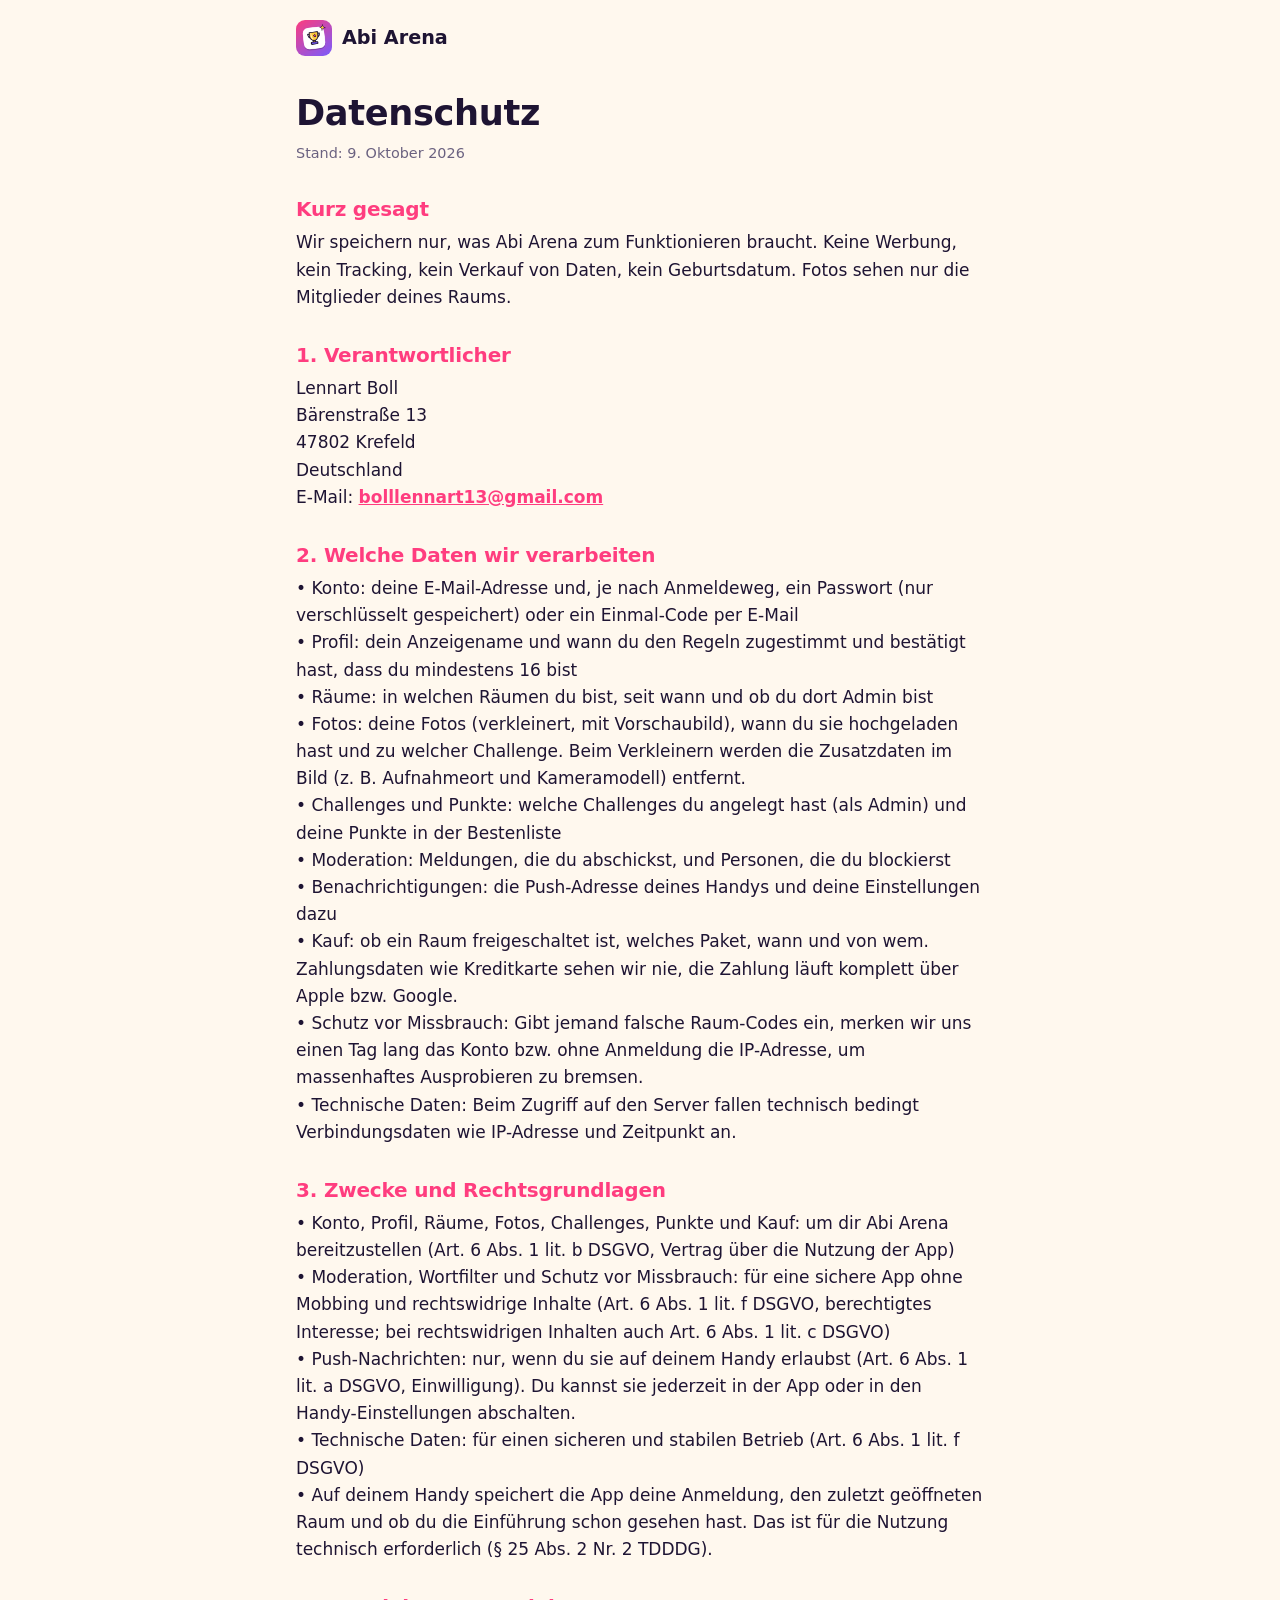
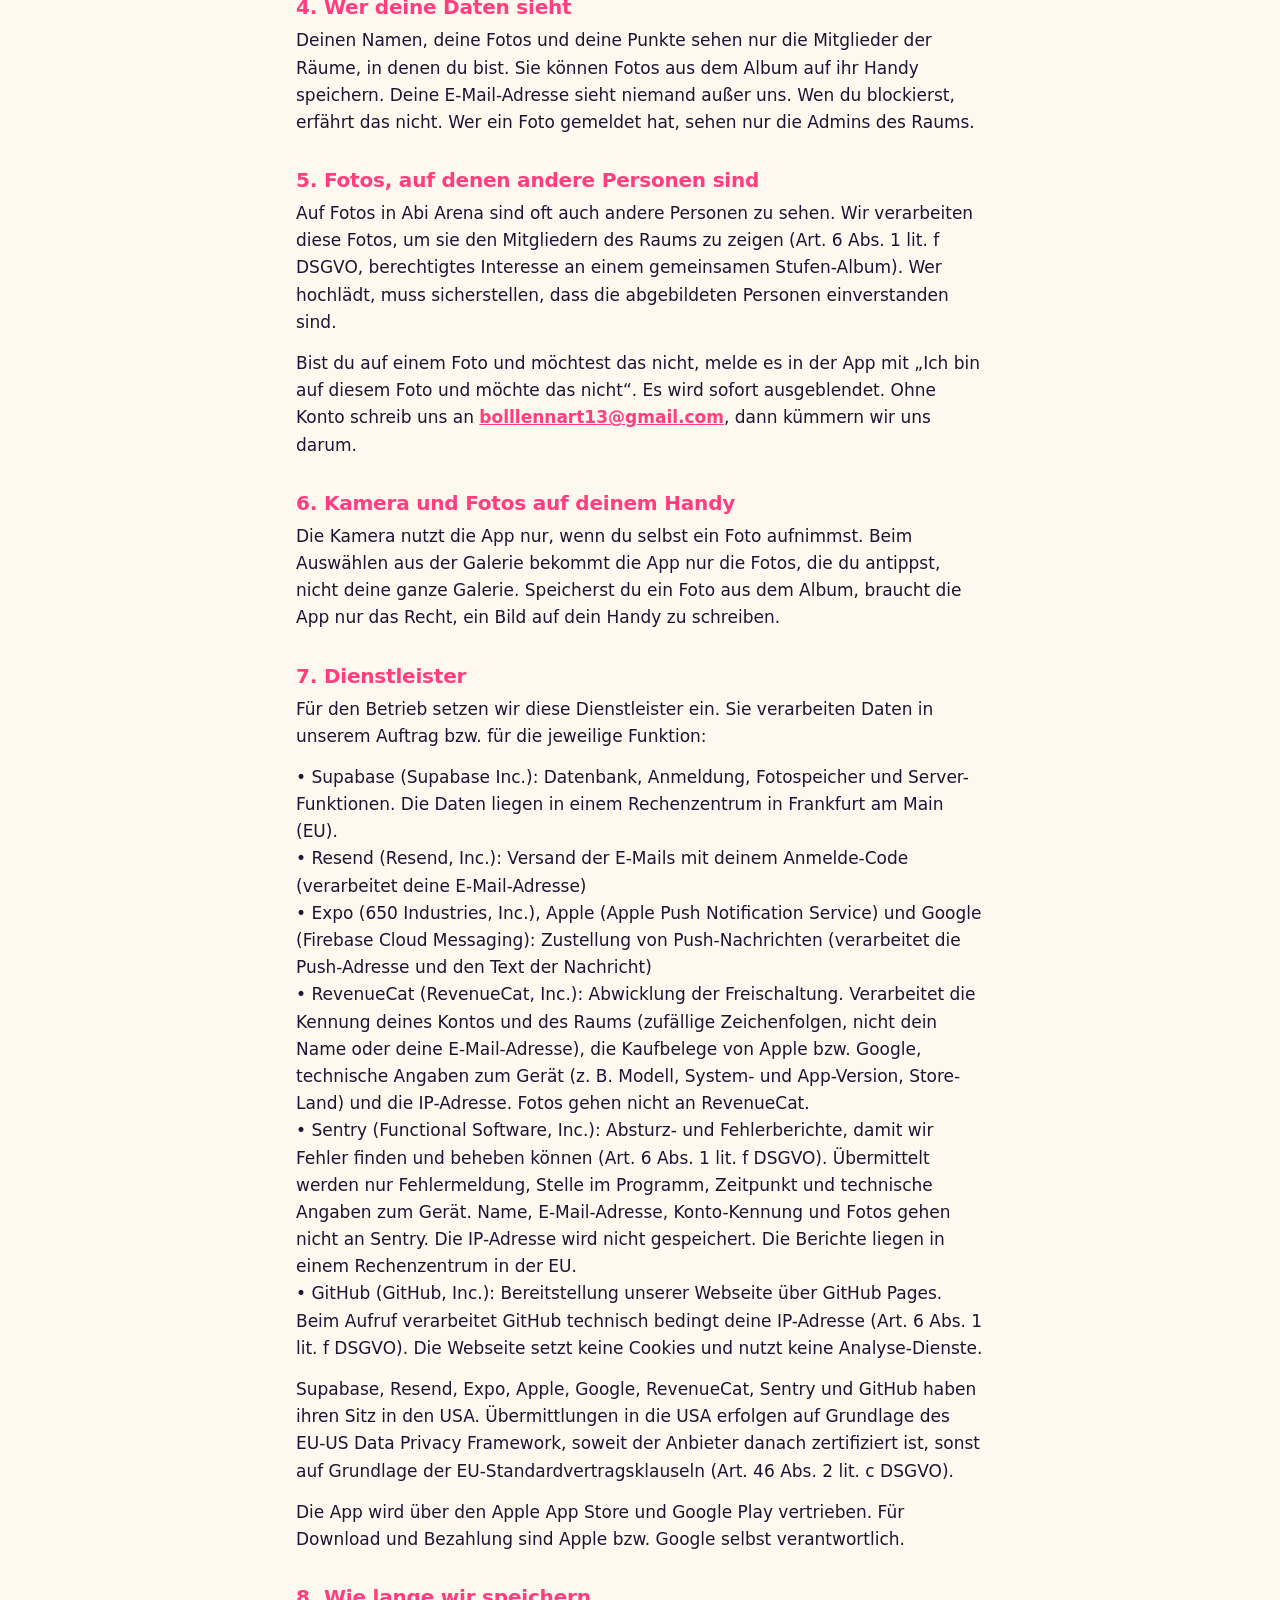
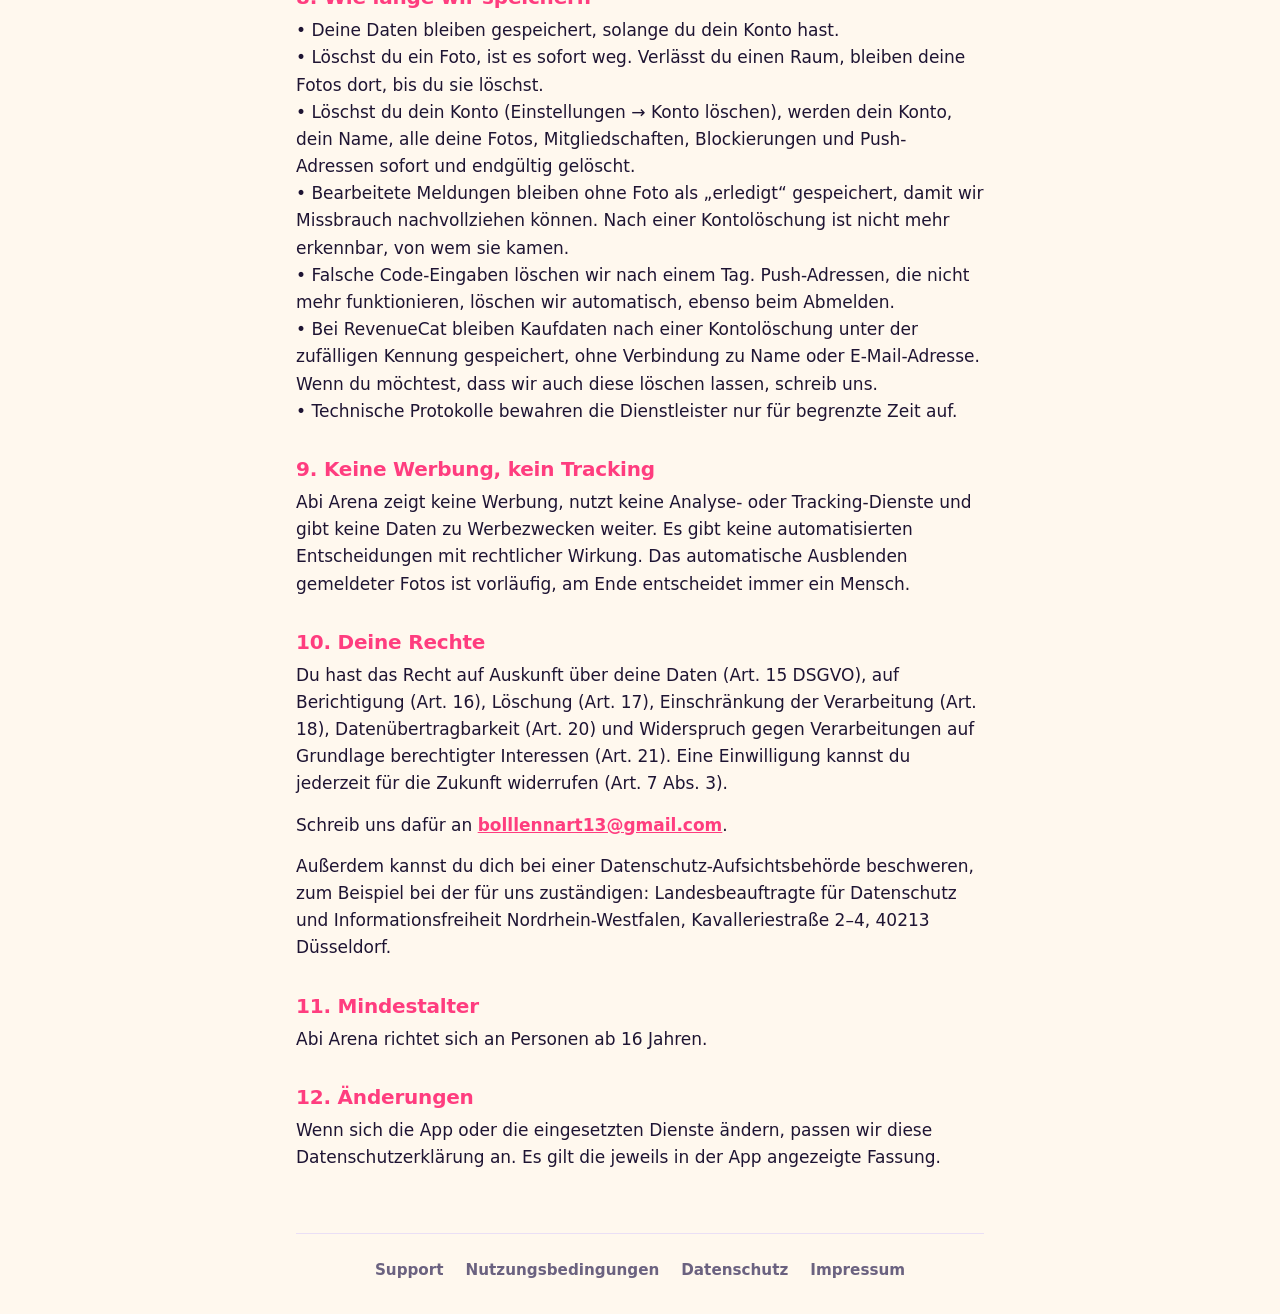
==== datenschutz/index.html @ dc6e4064 "Webseite abiarena.de: Start, Support, Rechtstexte, Einladungsseite Gebaut mit abi-arena/scripts/webs" ====
<!doctype html>
<html lang="de">
<head>
<meta charset="utf-8">
<meta name="viewport" content="width=device-width, initial-scale=1">
<title>Datenschutz · Abi Arena</title>
<meta name="description" content="Abi Arena: Foto-Challenges, Bestenliste und ein gemeinsames Album für eure Abi-Stufe.">
<meta name="theme-color" content="#FF3D7F">
<link rel="icon" type="image/png" href="/favicon.png">
<link rel="apple-touch-icon" href="/icon.png">
<link rel="stylesheet" href="/style.css">
</head>
<body>
<header class="kopf">
  <a class="marke" href="/"><img src="/icon.png" alt="" width="36" height="36">Abi Arena</a>
</header>
<main>
<h1>Datenschutz</h1>
<p class="stand">Stand: 9. Oktober 2026</p>
<section>
<h2>Kurz gesagt</h2>
<p>Wir speichern nur, was Abi Arena zum Funktionieren braucht. Keine Werbung, kein Tracking, kein Verkauf von Daten, kein Geburtsdatum. Fotos sehen nur die Mitglieder deines Raums.</p>
</section>
<section>
<h2>1. Verantwortlicher</h2>
<p>Lennart Boll<br>Bärenstraße 13<br>47802 Krefeld<br>Deutschland<br>E-Mail: <a href="mailto:bolllennart13@gmail.com">bolllennart13@gmail.com</a></p>
</section>
<section>
<h2>2. Welche Daten wir verarbeiten</h2>
<p>• Konto: deine E-Mail-Adresse und, je nach Anmeldeweg, ein Passwort (nur verschlüsselt gespeichert) oder ein Einmal-Code per E-Mail<br>• Profil: dein Anzeigename und wann du den Regeln zugestimmt und bestätigt hast, dass du mindestens 16 bist<br>• Räume: in welchen Räumen du bist, seit wann und ob du dort Admin bist<br>• Fotos: deine Fotos (verkleinert, mit Vorschaubild), wann du sie hochgeladen hast und zu welcher Challenge. Beim Verkleinern werden die Zusatzdaten im Bild (z. B. Aufnahmeort und Kameramodell) entfernt.<br>• Challenges und Punkte: welche Challenges du angelegt hast (als Admin) und deine Punkte in der Bestenliste<br>• Moderation: Meldungen, die du abschickst, und Personen, die du blockierst<br>• Benachrichtigungen: die Push-Adresse deines Handys und deine Einstellungen dazu<br>• Kauf: ob ein Raum freigeschaltet ist, welches Paket, wann und von wem. Zahlungsdaten wie Kreditkarte sehen wir nie, die Zahlung läuft komplett über Apple bzw. Google.<br>• Schutz vor Missbrauch: Gibt jemand falsche Raum-Codes ein, merken wir uns einen Tag lang das Konto bzw. ohne Anmeldung die IP-Adresse, um massenhaftes Ausprobieren zu bremsen.<br>• Technische Daten: Beim Zugriff auf den Server fallen technisch bedingt Verbindungsdaten wie IP-Adresse und Zeitpunkt an.</p>
</section>
<section>
<h2>3. Zwecke und Rechtsgrundlagen</h2>
<p>• Konto, Profil, Räume, Fotos, Challenges, Punkte und Kauf: um dir Abi Arena bereitzustellen (Art. 6 Abs. 1 lit. b DSGVO, Vertrag über die Nutzung der App)<br>• Moderation, Wortfilter und Schutz vor Missbrauch: für eine sichere App ohne Mobbing und rechtswidrige Inhalte (Art. 6 Abs. 1 lit. f DSGVO, berechtigtes Interesse; bei rechtswidrigen Inhalten auch Art. 6 Abs. 1 lit. c DSGVO)<br>• Push-Nachrichten: nur, wenn du sie auf deinem Handy erlaubst (Art. 6 Abs. 1 lit. a DSGVO, Einwilligung). Du kannst sie jederzeit in der App oder in den Handy-Einstellungen abschalten.<br>• Technische Daten: für einen sicheren und stabilen Betrieb (Art. 6 Abs. 1 lit. f DSGVO)<br>• Auf deinem Handy speichert die App deine Anmeldung, den zuletzt geöffneten Raum und ob du die Einführung schon gesehen hast. Das ist für die Nutzung technisch erforderlich (§ 25 Abs. 2 Nr. 2 TDDDG).</p>
</section>
<section>
<h2>4. Wer deine Daten sieht</h2>
<p>Deinen Namen, deine Fotos und deine Punkte sehen nur die Mitglieder der Räume, in denen du bist. Sie können Fotos aus dem Album auf ihr Handy speichern. Deine E-Mail-Adresse sieht niemand außer uns. Wen du blockierst, erfährt das nicht. Wer ein Foto gemeldet hat, sehen nur die Admins des Raums.</p>
</section>
<section>
<h2>5. Fotos, auf denen andere Personen sind</h2>
<p>Auf Fotos in Abi Arena sind oft auch andere Personen zu sehen. Wir verarbeiten diese Fotos, um sie den Mitgliedern des Raums zu zeigen (Art. 6 Abs. 1 lit. f DSGVO, berechtigtes Interesse an einem gemeinsamen Stufen-Album). Wer hochlädt, muss sicherstellen, dass die abgebildeten Personen einverstanden sind.</p>
<p>Bist du auf einem Foto und möchtest das nicht, melde es in der App mit „Ich bin auf diesem Foto und möchte das nicht“. Es wird sofort ausgeblendet. Ohne Konto schreib uns an <a href="mailto:bolllennart13@gmail.com">bolllennart13@gmail.com</a>, dann kümmern wir uns darum.</p>
</section>
<section>
<h2>6. Kamera und Fotos auf deinem Handy</h2>
<p>Die Kamera nutzt die App nur, wenn du selbst ein Foto aufnimmst. Beim Auswählen aus der Galerie bekommt die App nur die Fotos, die du antippst, nicht deine ganze Galerie. Speicherst du ein Foto aus dem Album, braucht die App nur das Recht, ein Bild auf dein Handy zu schreiben.</p>
</section>
<section>
<h2>7. Dienstleister</h2>
<p>Für den Betrieb setzen wir diese Dienstleister ein. Sie verarbeiten Daten in unserem Auftrag bzw. für die jeweilige Funktion:</p>
<p>• Supabase (Supabase Inc.): Datenbank, Anmeldung, Fotospeicher und Server-Funktionen. Die Daten liegen in einem Rechenzentrum in Frankfurt am Main (EU).<br>• Resend (Resend, Inc.): Versand der E-Mails mit deinem Anmelde-Code (verarbeitet deine E-Mail-Adresse)<br>• Expo (650 Industries, Inc.), Apple (Apple Push Notification Service) und Google (Firebase Cloud Messaging): Zustellung von Push-Nachrichten (verarbeitet die Push-Adresse und den Text der Nachricht)<br>• RevenueCat (RevenueCat, Inc.): Abwicklung der Freischaltung. Verarbeitet die Kennung deines Kontos und des Raums (zufällige Zeichenfolgen, nicht dein Name oder deine E-Mail-Adresse), die Kaufbelege von Apple bzw. Google, technische Angaben zum Gerät (z. B. Modell, System- und App-Version, Store-Land) und die IP-Adresse. Fotos gehen nicht an RevenueCat.<br>• Sentry (Functional Software, Inc.): Absturz- und Fehlerberichte, damit wir Fehler finden und beheben können (Art. 6 Abs. 1 lit. f DSGVO). Übermittelt werden nur Fehlermeldung, Stelle im Programm, Zeitpunkt und technische Angaben zum Gerät. Name, E-Mail-Adresse, Konto-Kennung und Fotos gehen nicht an Sentry. Die IP-Adresse wird nicht gespeichert. Die Berichte liegen in einem Rechenzentrum in der EU.<br>• GitHub (GitHub, Inc.): Bereitstellung unserer Webseite über GitHub Pages. Beim Aufruf verarbeitet GitHub technisch bedingt deine IP-Adresse (Art. 6 Abs. 1 lit. f DSGVO). Die Webseite setzt keine Cookies und nutzt keine Analyse-Dienste.</p>
<p>Supabase, Resend, Expo, Apple, Google, RevenueCat, Sentry und GitHub haben ihren Sitz in den USA. Übermittlungen in die USA erfolgen auf Grundlage des EU-US Data Privacy Framework, soweit der Anbieter danach zertifiziert ist, sonst auf Grundlage der EU-Standardvertragsklauseln (Art. 46 Abs. 2 lit. c DSGVO).</p>
<p>Die App wird über den Apple App Store und Google Play vertrieben. Für Download und Bezahlung sind Apple bzw. Google selbst verantwortlich.</p>
</section>
<section>
<h2>8. Wie lange wir speichern</h2>
<p>• Deine Daten bleiben gespeichert, solange du dein Konto hast.<br>• Löschst du ein Foto, ist es sofort weg. Verlässt du einen Raum, bleiben deine Fotos dort, bis du sie löschst.<br>• Löschst du dein Konto (Einstellungen → Konto löschen), werden dein Konto, dein Name, alle deine Fotos, Mitgliedschaften, Blockierungen und Push-Adressen sofort und endgültig gelöscht.<br>• Bearbeitete Meldungen bleiben ohne Foto als „erledigt“ gespeichert, damit wir Missbrauch nachvollziehen können. Nach einer Kontolöschung ist nicht mehr erkennbar, von wem sie kamen.<br>• Falsche Code-Eingaben löschen wir nach einem Tag. Push-Adressen, die nicht mehr funktionieren, löschen wir automatisch, ebenso beim Abmelden.<br>• Bei RevenueCat bleiben Kaufdaten nach einer Kontolöschung unter der zufälligen Kennung gespeichert, ohne Verbindung zu Name oder E-Mail-Adresse. Wenn du möchtest, dass wir auch diese löschen lassen, schreib uns.<br>• Technische Protokolle bewahren die Dienstleister nur für begrenzte Zeit auf.</p>
</section>
<section>
<h2>9. Keine Werbung, kein Tracking</h2>
<p>Abi Arena zeigt keine Werbung, nutzt keine Analyse- oder Tracking-Dienste und gibt keine Daten zu Werbezwecken weiter. Es gibt keine automatisierten Entscheidungen mit rechtlicher Wirkung. Das automatische Ausblenden gemeldeter Fotos ist vorläufig, am Ende entscheidet immer ein Mensch.</p>
</section>
<section>
<h2>10. Deine Rechte</h2>
<p>Du hast das Recht auf Auskunft über deine Daten (Art. 15 DSGVO), auf Berichtigung (Art. 16), Löschung (Art. 17), Einschränkung der Verarbeitung (Art. 18), Datenübertragbarkeit (Art. 20) und Widerspruch gegen Verarbeitungen auf Grundlage berechtigter Interessen (Art. 21). Eine Einwilligung kannst du jederzeit für die Zukunft widerrufen (Art. 7 Abs. 3).</p>
<p>Schreib uns dafür an <a href="mailto:bolllennart13@gmail.com">bolllennart13@gmail.com</a>.</p>
<p>Außerdem kannst du dich bei einer Datenschutz-Aufsichtsbehörde beschweren, zum Beispiel bei der für uns zuständigen: Landesbeauftragte für Datenschutz und Informationsfreiheit Nordrhein-Westfalen, Kavalleriestraße 2–4, 40213 Düsseldorf.</p>
</section>
<section>
<h2>11. Mindestalter</h2>
<p>Abi Arena richtet sich an Personen ab 16 Jahren.</p>
</section>
<section>
<h2>12. Änderungen</h2>
<p>Wenn sich die App oder die eingesetzten Dienste ändern, passen wir diese Datenschutzerklärung an. Es gilt die jeweils in der App angezeigte Fassung.</p>
</section>
</main>
<footer class="fuss">
  <nav><a href="/support/">Support</a><a href="/nutzungsbedingungen/">Nutzungsbedingungen</a><a href="/datenschutz/">Datenschutz</a><a href="/impressum/">Impressum</a></nav>
</footer>
</body>
</html>
---- style.css ----
:root {
  --pink: #FF3D7F; --gelb: #FFC93C; --tuerkis: #00C2A8; --violett: #7B5CFF; --orange: #FF8A3D;
  --text: #1E1433; --text-leise: #6B6280; --hintergrund: #FFF8EE; --flaeche: #FFFFFF; --rand: #EADFF5;
}
@media (prefers-color-scheme: dark) {
  :root { --text: #F6F1FF; --text-leise: #B3A9C9; --hintergrund: #151022; --flaeche: #221A35; --rand: #33294A; }
}

* { box-sizing: border-box; }
[hidden] { display: none !important; }
html { background: var(--hintergrund); }
body {
  margin: 0 auto; max-width: 720px; padding: 0 16px; min-height: 100vh;
  display: flex; flex-direction: column;
  background: var(--hintergrund); color: var(--text);
  font: 400 17px/1.6 system-ui, -apple-system, "Segoe UI", Roboto, sans-serif;
  overflow-wrap: break-word;
}
main { flex: 1; padding-bottom: 48px; }
h1, h2, h3 { font-weight: 900; line-height: 1.2; letter-spacing: -0.01em; }
h1 { font-size: 2.2rem; margin: 28px 0 8px; }
h2 { font-size: 1.25rem; margin: 32px 0 8px; color: var(--pink); }
h3 { font-size: 1.05rem; margin: 24px 0 4px; }
p { margin: 0 0 14px; }
a { color: var(--pink); font-weight: 700; }

.kopf { padding: 20px 0 0; }
.marke { display: inline-flex; align-items: center; gap: 10px; color: var(--text); text-decoration: none; font-weight: 900; font-size: 1.2rem; }
.marke img { border-radius: 9px; }
.stand { color: var(--text-leise); font-size: 0.9rem; }

.start { text-align: center; padding-top: 24px; }
.start .logo { width: 180px; height: 180px; }
.start h1 { font-size: 2.8rem; margin-top: 8px; }
.start .untertitel { color: var(--pink); font-size: 1.25rem; font-weight: 800; }
.kacheln { display: grid; grid-template-columns: repeat(auto-fit, minmax(190px, 1fr)); gap: 12px; margin: 28px 0; text-align: left; }
.kachel { background: var(--farbe); color: #fff; border-radius: 22px; padding: 18px; font-size: 0.95rem; line-height: 1.45; }
.kachel span { display: block; font-size: 2rem; margin-bottom: 6px; }
.kachel b { display: block; font-size: 1.1rem; font-weight: 900; margin-bottom: 4px; }
.hinweis { display: inline-block; margin-top: 12px; padding: 10px 20px; border-radius: 999px; background: var(--text); color: var(--hintergrund); font-weight: 800; }

.einladung { text-align: center; padding-top: 16px; }
.sticker { width: 110px; height: 110px; margin: 16px auto 0; border-radius: 30px; background: var(--flaeche); display: flex; align-items: center; justify-content: center; font-size: 60px; transform: rotate(-6deg); box-shadow: 0 8px 0 rgba(30, 20, 51, 0.15); }
.raum { background: var(--violett); color: #fff; border-radius: 24px; padding: 20px; margin: 20px 0; }
.raum.fehler { background: var(--orange); }
.raum b { display: block; font-size: 1.4rem; font-weight: 900; }
.schritte { text-align: left; background: var(--flaeche); border: 1px solid var(--rand); border-radius: 24px; padding: 20px 20px 20px 44px; }
.schritte li { margin-bottom: 14px; }
.schritte li:last-child { margin-bottom: 0; }
.hinweis-klein { color: var(--text-leise); font-size: 0.9rem; }
.code { display: block; margin: 8px 0 4px; padding: 10px 18px; font: 900 2rem/1 ui-monospace, Consolas, monospace; letter-spacing: 0.18em; color: var(--text); background: var(--hintergrund); border: 2px dashed var(--pink); border-radius: 16px; cursor: pointer; }
.knopf { display: block; margin-top: 20px; padding: 16px; border-radius: 999px; background: var(--pink); color: #fff; text-decoration: none; font-weight: 900; }

.fuss { padding: 24px 0 32px; border-top: 1px solid var(--rand); }
.fuss nav { display: flex; flex-wrap: wrap; gap: 8px 22px; justify-content: center; }
.fuss a { color: var(--text-leise); text-decoration: none; font-weight: 600; font-size: 0.95rem; }
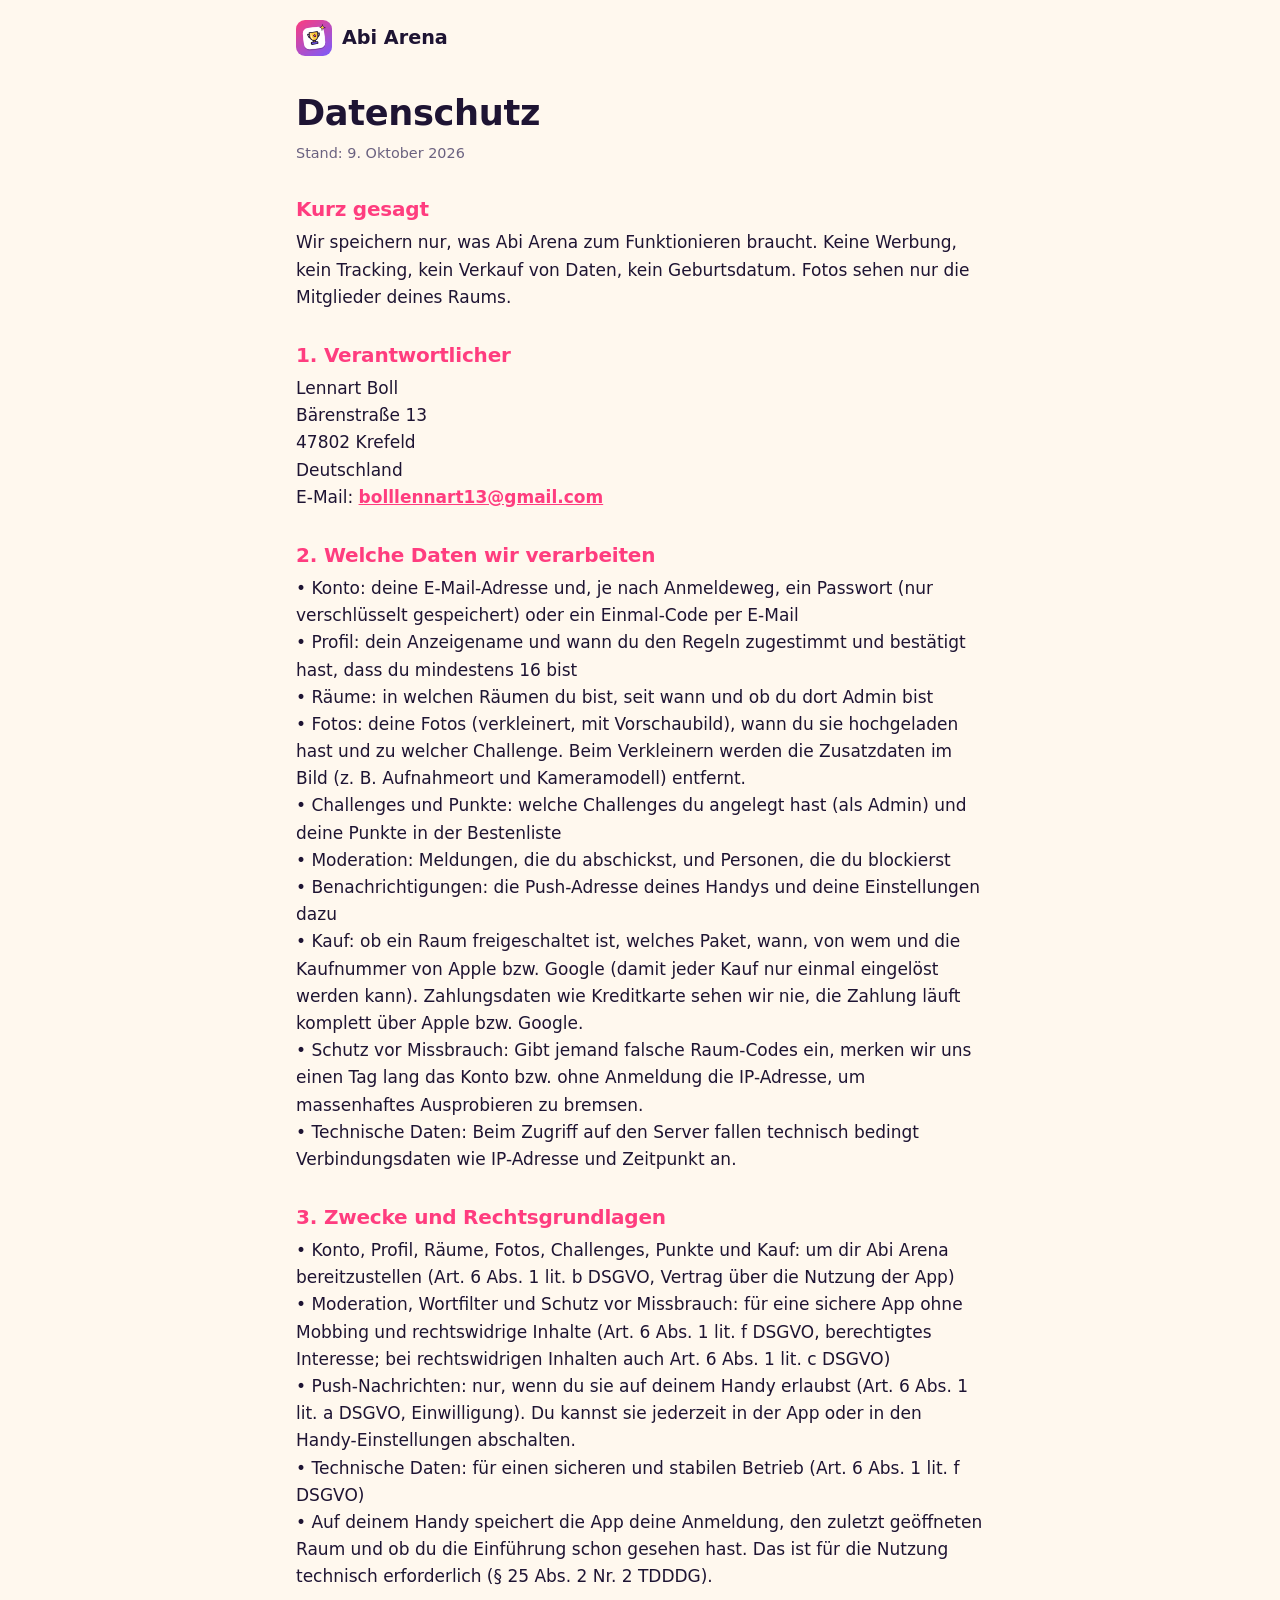
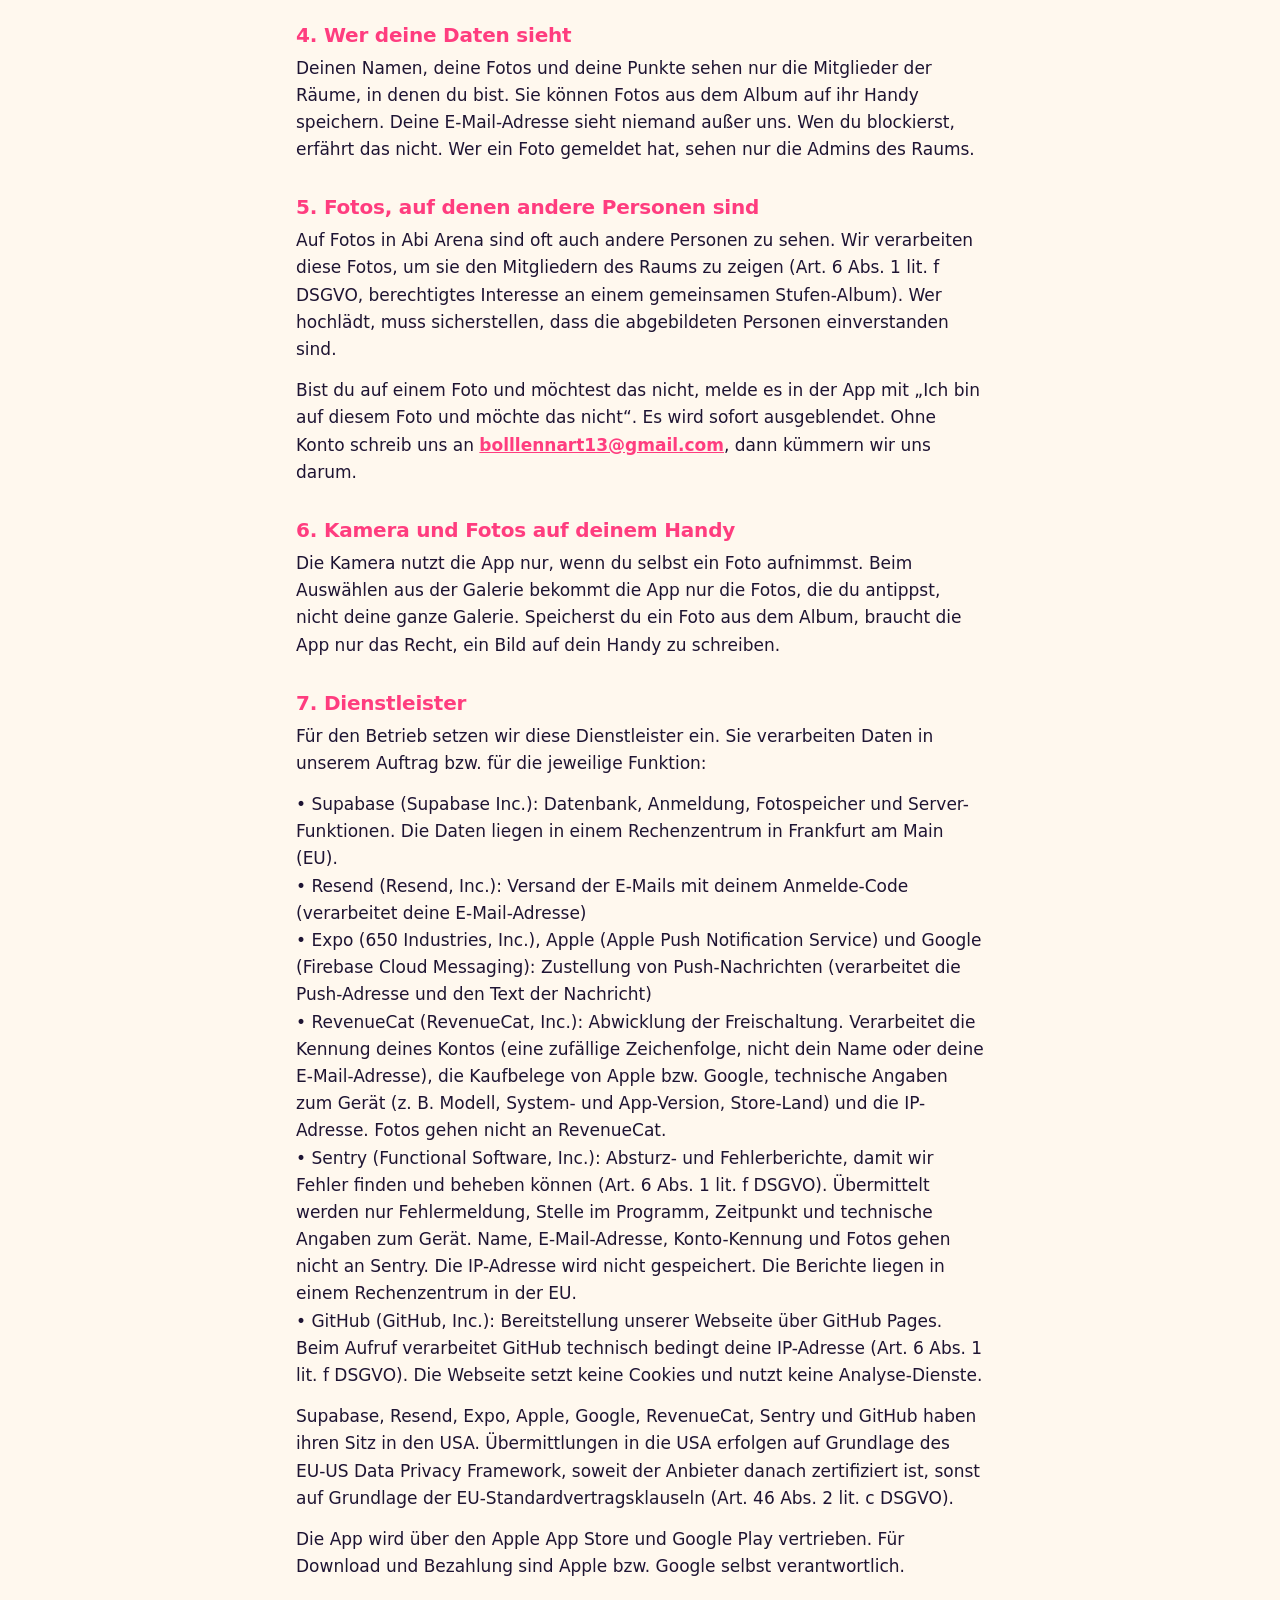
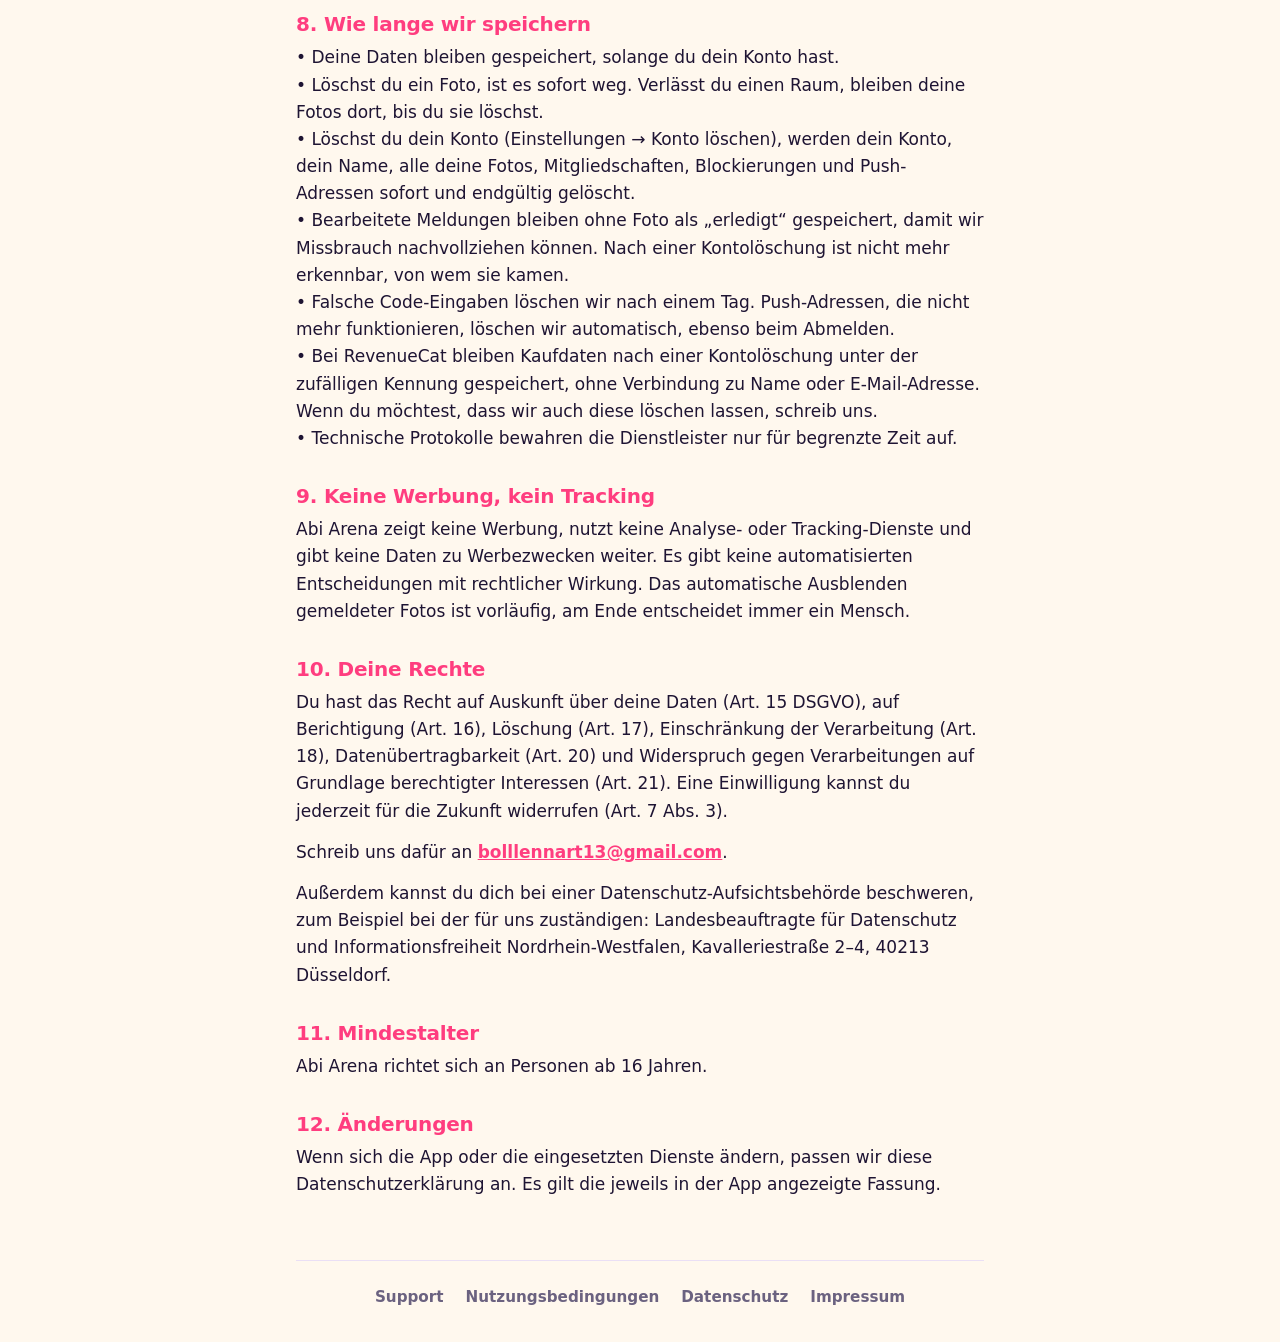
==== commit 036815a1: "Rechtstexte: Upgrade, Kaufnummer, RevenueCat ohne Raum-Kennung Co-Authored-By: Claude Opus 5.5 <nore" ====
--- a/datenschutz/index.html
+++ b/datenschutz/index.html
@@ -27,7 +27,7 @@
 </section>
 <section>
 <h2>2. Welche Daten wir verarbeiten</h2>
-<p>• Konto: deine E-Mail-Adresse und, je nach Anmeldeweg, ein Passwort (nur verschlüsselt gespeichert) oder ein Einmal-Code per E-Mail<br>• Profil: dein Anzeigename und wann du den Regeln zugestimmt und bestätigt hast, dass du mindestens 16 bist<br>• Räume: in welchen Räumen du bist, seit wann und ob du dort Admin bist<br>• Fotos: deine Fotos (verkleinert, mit Vorschaubild), wann du sie hochgeladen hast und zu welcher Challenge. Beim Verkleinern werden die Zusatzdaten im Bild (z. B. Aufnahmeort und Kameramodell) entfernt.<br>• Challenges und Punkte: welche Challenges du angelegt hast (als Admin) und deine Punkte in der Bestenliste<br>• Moderation: Meldungen, die du abschickst, und Personen, die du blockierst<br>• Benachrichtigungen: die Push-Adresse deines Handys und deine Einstellungen dazu<br>• Kauf: ob ein Raum freigeschaltet ist, welches Paket, wann und von wem. Zahlungsdaten wie Kreditkarte sehen wir nie, die Zahlung läuft komplett über Apple bzw. Google.<br>• Schutz vor Missbrauch: Gibt jemand falsche Raum-Codes ein, merken wir uns einen Tag lang das Konto bzw. ohne Anmeldung die IP-Adresse, um massenhaftes Ausprobieren zu bremsen.<br>• Technische Daten: Beim Zugriff auf den Server fallen technisch bedingt Verbindungsdaten wie IP-Adresse und Zeitpunkt an.</p>
+<p>• Konto: deine E-Mail-Adresse und, je nach Anmeldeweg, ein Passwort (nur verschlüsselt gespeichert) oder ein Einmal-Code per E-Mail<br>• Profil: dein Anzeigename und wann du den Regeln zugestimmt und bestätigt hast, dass du mindestens 16 bist<br>• Räume: in welchen Räumen du bist, seit wann und ob du dort Admin bist<br>• Fotos: deine Fotos (verkleinert, mit Vorschaubild), wann du sie hochgeladen hast und zu welcher Challenge. Beim Verkleinern werden die Zusatzdaten im Bild (z. B. Aufnahmeort und Kameramodell) entfernt.<br>• Challenges und Punkte: welche Challenges du angelegt hast (als Admin) und deine Punkte in der Bestenliste<br>• Moderation: Meldungen, die du abschickst, und Personen, die du blockierst<br>• Benachrichtigungen: die Push-Adresse deines Handys und deine Einstellungen dazu<br>• Kauf: ob ein Raum freigeschaltet ist, welches Paket, wann, von wem und die Kaufnummer von Apple bzw. Google (damit jeder Kauf nur einmal eingelöst werden kann). Zahlungsdaten wie Kreditkarte sehen wir nie, die Zahlung läuft komplett über Apple bzw. Google.<br>• Schutz vor Missbrauch: Gibt jemand falsche Raum-Codes ein, merken wir uns einen Tag lang das Konto bzw. ohne Anmeldung die IP-Adresse, um massenhaftes Ausprobieren zu bremsen.<br>• Technische Daten: Beim Zugriff auf den Server fallen technisch bedingt Verbindungsdaten wie IP-Adresse und Zeitpunkt an.</p>
 </section>
 <section>
 <h2>3. Zwecke und Rechtsgrundlagen</h2>
@@ -49,7 +49,7 @@
 <section>
 <h2>7. Dienstleister</h2>
 <p>Für den Betrieb setzen wir diese Dienstleister ein. Sie verarbeiten Daten in unserem Auftrag bzw. für die jeweilige Funktion:</p>
-<p>• Supabase (Supabase Inc.): Datenbank, Anmeldung, Fotospeicher und Server-Funktionen. Die Daten liegen in einem Rechenzentrum in Frankfurt am Main (EU).<br>• Resend (Resend, Inc.): Versand der E-Mails mit deinem Anmelde-Code (verarbeitet deine E-Mail-Adresse)<br>• Expo (650 Industries, Inc.), Apple (Apple Push Notification Service) und Google (Firebase Cloud Messaging): Zustellung von Push-Nachrichten (verarbeitet die Push-Adresse und den Text der Nachricht)<br>• RevenueCat (RevenueCat, Inc.): Abwicklung der Freischaltung. Verarbeitet die Kennung deines Kontos und des Raums (zufällige Zeichenfolgen, nicht dein Name oder deine E-Mail-Adresse), die Kaufbelege von Apple bzw. Google, technische Angaben zum Gerät (z. B. Modell, System- und App-Version, Store-Land) und die IP-Adresse. Fotos gehen nicht an RevenueCat.<br>• Sentry (Functional Software, Inc.): Absturz- und Fehlerberichte, damit wir Fehler finden und beheben können (Art. 6 Abs. 1 lit. f DSGVO). Übermittelt werden nur Fehlermeldung, Stelle im Programm, Zeitpunkt und technische Angaben zum Gerät. Name, E-Mail-Adresse, Konto-Kennung und Fotos gehen nicht an Sentry. Die IP-Adresse wird nicht gespeichert. Die Berichte liegen in einem Rechenzentrum in der EU.<br>• GitHub (GitHub, Inc.): Bereitstellung unserer Webseite über GitHub Pages. Beim Aufruf verarbeitet GitHub technisch bedingt deine IP-Adresse (Art. 6 Abs. 1 lit. f DSGVO). Die Webseite setzt keine Cookies und nutzt keine Analyse-Dienste.</p>
+<p>• Supabase (Supabase Inc.): Datenbank, Anmeldung, Fotospeicher und Server-Funktionen. Die Daten liegen in einem Rechenzentrum in Frankfurt am Main (EU).<br>• Resend (Resend, Inc.): Versand der E-Mails mit deinem Anmelde-Code (verarbeitet deine E-Mail-Adresse)<br>• Expo (650 Industries, Inc.), Apple (Apple Push Notification Service) und Google (Firebase Cloud Messaging): Zustellung von Push-Nachrichten (verarbeitet die Push-Adresse und den Text der Nachricht)<br>• RevenueCat (RevenueCat, Inc.): Abwicklung der Freischaltung. Verarbeitet die Kennung deines Kontos (eine zufällige Zeichenfolge, nicht dein Name oder deine E-Mail-Adresse), die Kaufbelege von Apple bzw. Google, technische Angaben zum Gerät (z. B. Modell, System- und App-Version, Store-Land) und die IP-Adresse. Fotos gehen nicht an RevenueCat.<br>• Sentry (Functional Software, Inc.): Absturz- und Fehlerberichte, damit wir Fehler finden und beheben können (Art. 6 Abs. 1 lit. f DSGVO). Übermittelt werden nur Fehlermeldung, Stelle im Programm, Zeitpunkt und technische Angaben zum Gerät. Name, E-Mail-Adresse, Konto-Kennung und Fotos gehen nicht an Sentry. Die IP-Adresse wird nicht gespeichert. Die Berichte liegen in einem Rechenzentrum in der EU.<br>• GitHub (GitHub, Inc.): Bereitstellung unserer Webseite über GitHub Pages. Beim Aufruf verarbeitet GitHub technisch bedingt deine IP-Adresse (Art. 6 Abs. 1 lit. f DSGVO). Die Webseite setzt keine Cookies und nutzt keine Analyse-Dienste.</p>
 <p>Supabase, Resend, Expo, Apple, Google, RevenueCat, Sentry und GitHub haben ihren Sitz in den USA. Übermittlungen in die USA erfolgen auf Grundlage des EU-US Data Privacy Framework, soweit der Anbieter danach zertifiziert ist, sonst auf Grundlage der EU-Standardvertragsklauseln (Art. 46 Abs. 2 lit. c DSGVO).</p>
 <p>Die App wird über den Apple App Store und Google Play vertrieben. Für Download und Bezahlung sind Apple bzw. Google selbst verantwortlich.</p>
 </section>
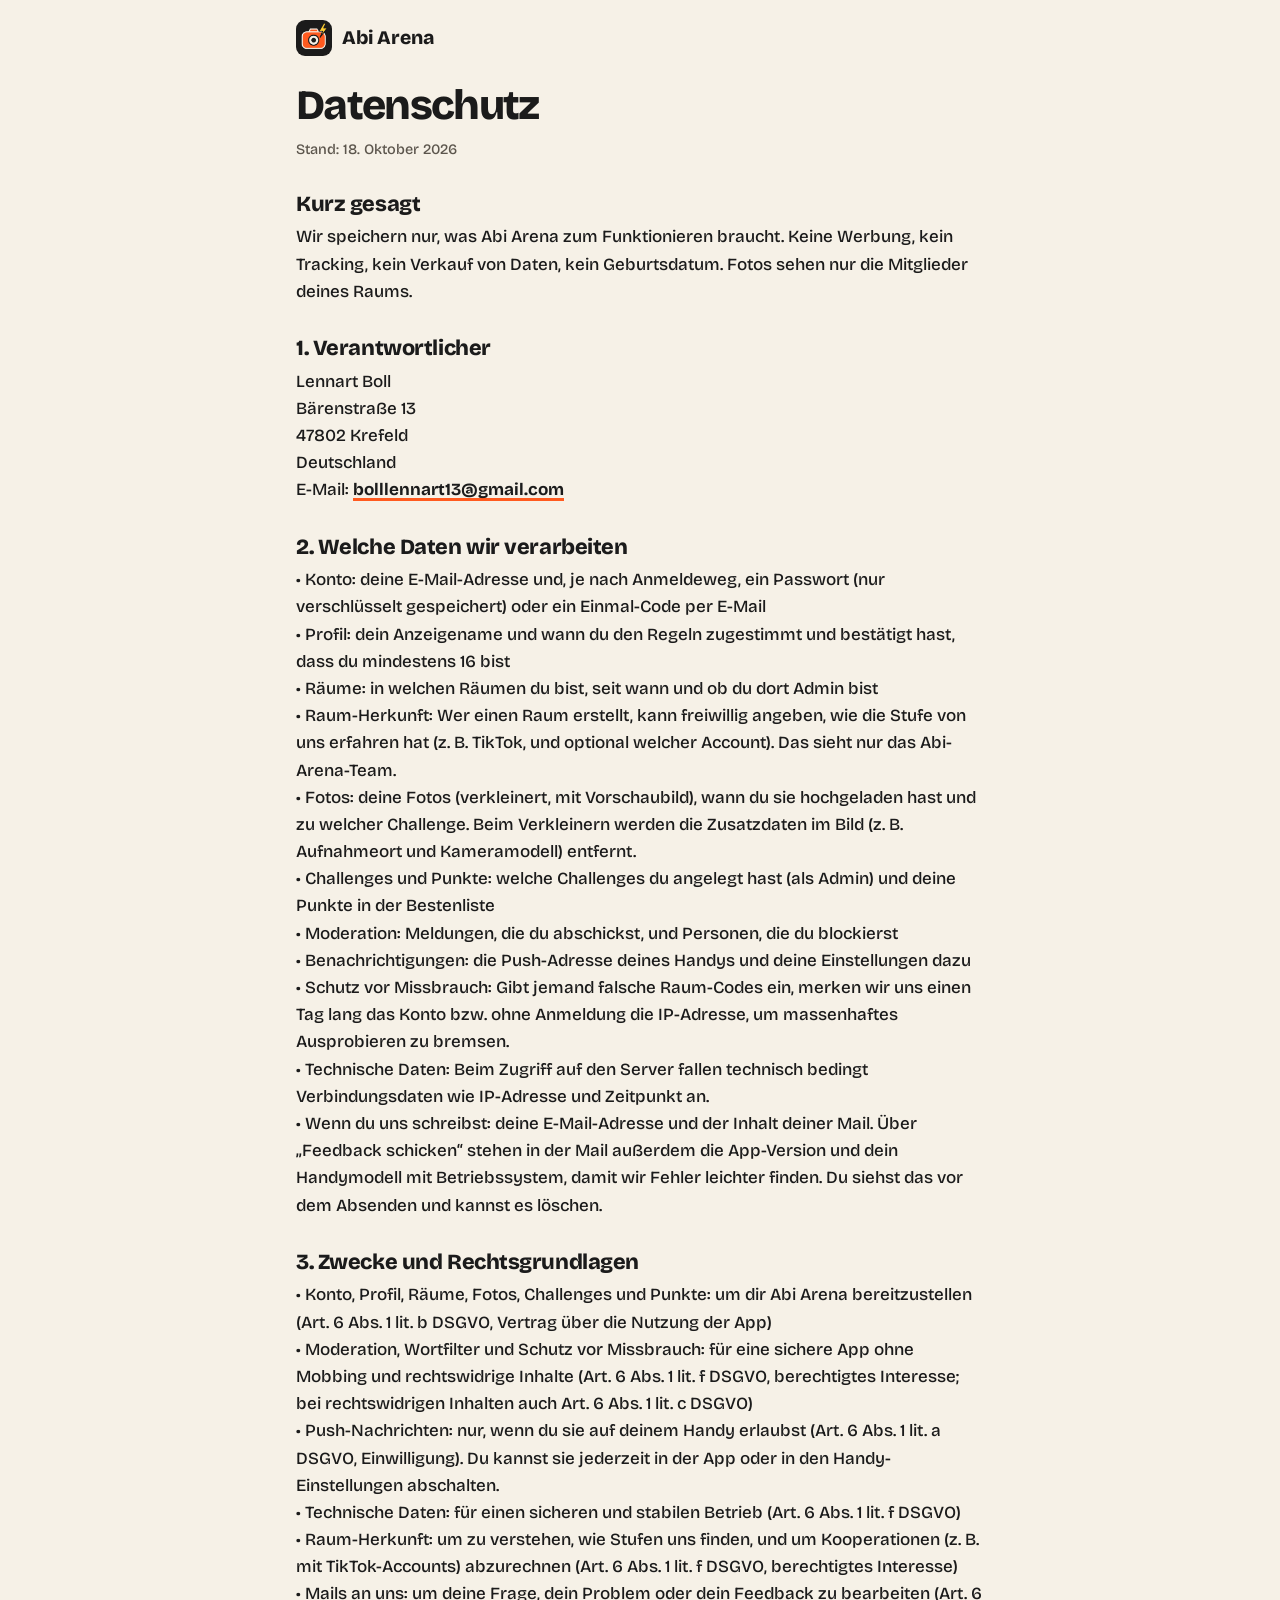
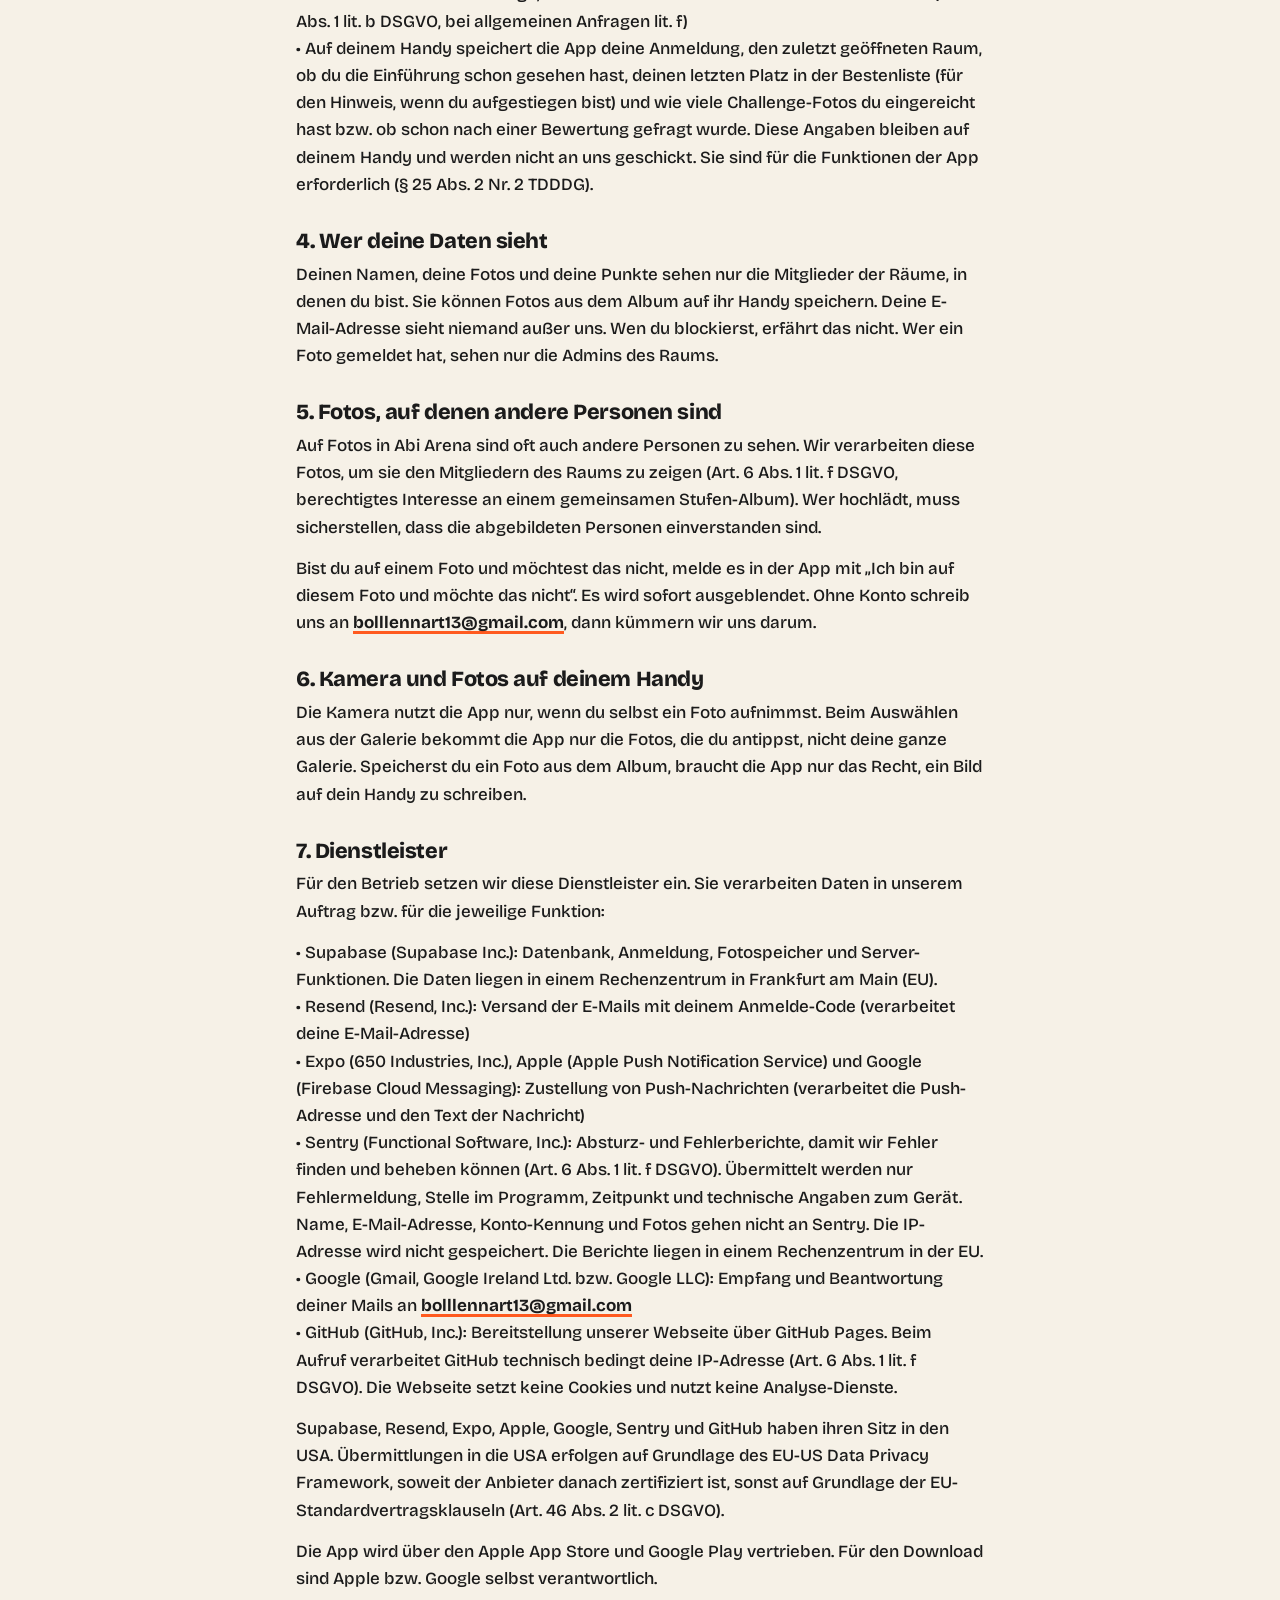
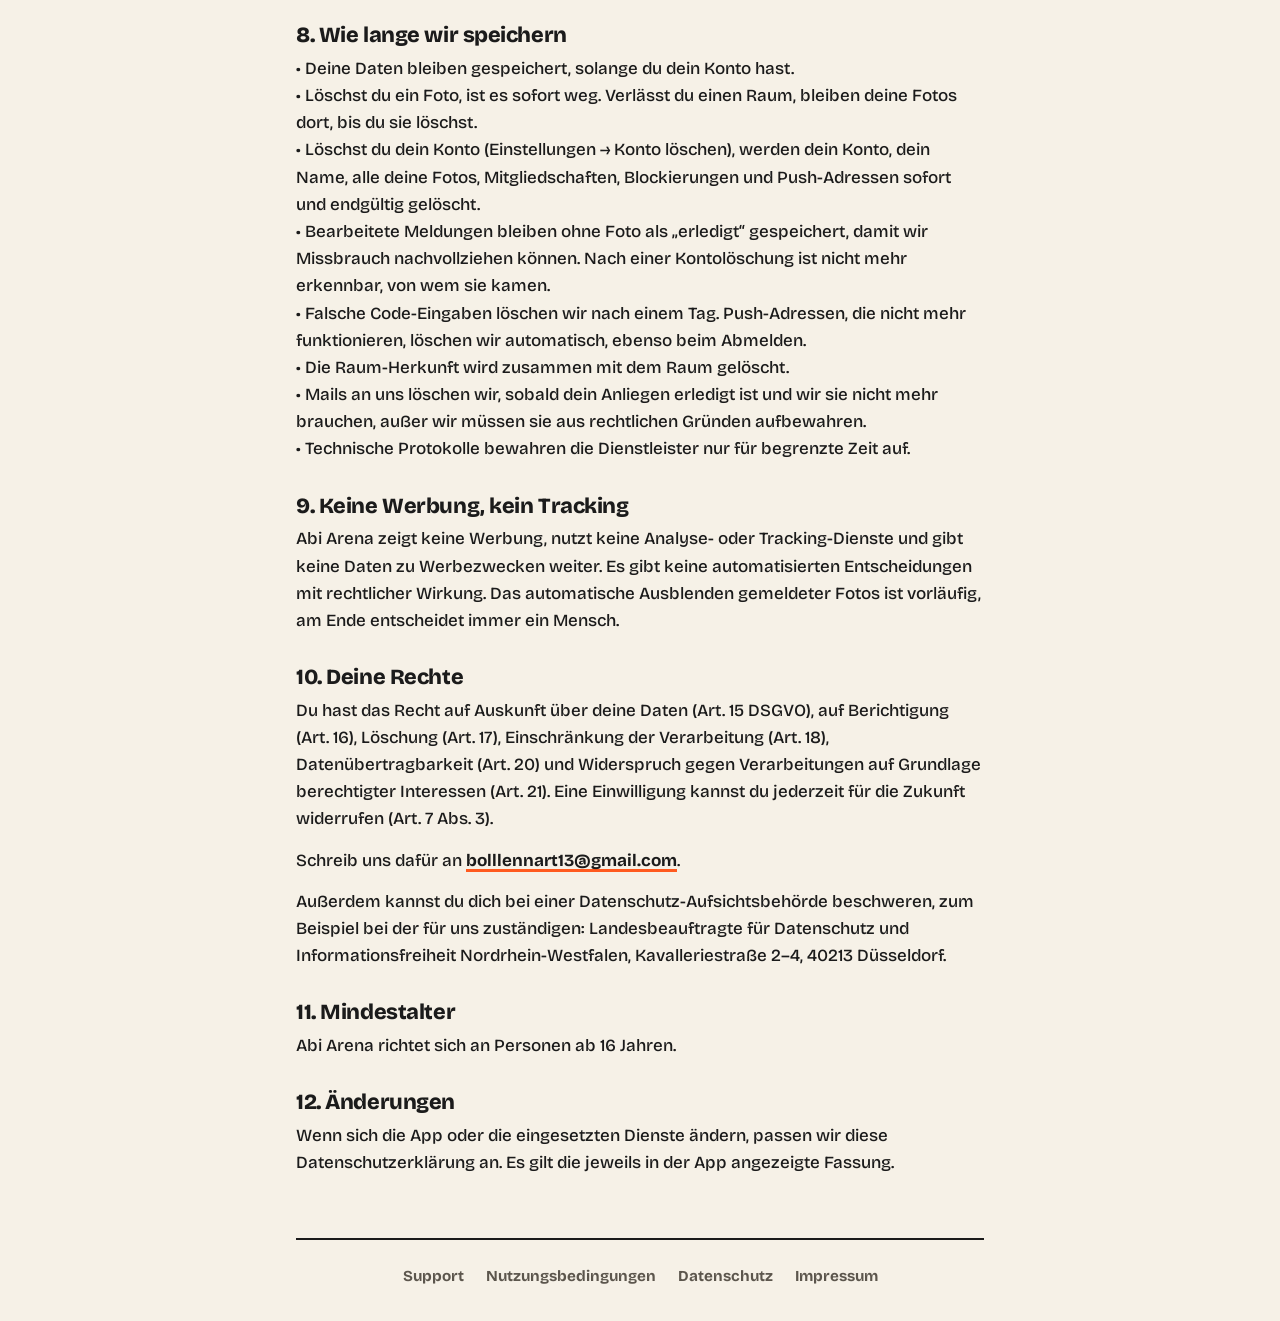
==== commit 0c57ce74: "Rechtstexte 1.0.1: kostenlos, ohne Kaeufe und RevenueCat Co-Authored-By: Claude Opus 5.5 <noreply@an" ====
--- a/datenschutz/index.html
+++ b/datenschutz/index.html
@@ -5,7 +5,7 @@
 <meta name="viewport" content="width=device-width, initial-scale=1">
 <title>Datenschutz · Abi Arena</title>
 <meta name="description" content="Abi Arena: Foto-Challenges, Bestenliste und ein gemeinsames Album für eure Abi-Stufe.">
-<meta name="theme-color" content="#FF3D7F">
+<meta name="theme-color" content="#F6F1E7">
 <link rel="icon" type="image/png" href="/favicon.png">
 <link rel="apple-touch-icon" href="/icon.png">
 <link rel="stylesheet" href="/style.css">
@@ -13,10 +13,11 @@
 <body>
 <header class="kopf">
   <a class="marke" href="/"><img src="/icon.png" alt="" width="36" height="36">Abi Arena</a>
+  
 </header>
 <main>
 <h1>Datenschutz</h1>
-<p class="stand">Stand: 9. Oktober 2026</p>
+<p class="stand">Stand: 18. Oktober 2026</p>
 <section>
 <h2>Kurz gesagt</h2>
 <p>Wir speichern nur, was Abi Arena zum Funktionieren braucht. Keine Werbung, kein Tracking, kein Verkauf von Daten, kein Geburtsdatum. Fotos sehen nur die Mitglieder deines Raums.</p>
@@ -27,11 +28,11 @@
 </section>
 <section>
 <h2>2. Welche Daten wir verarbeiten</h2>
-<p>• Konto: deine E-Mail-Adresse und, je nach Anmeldeweg, ein Passwort (nur verschlüsselt gespeichert) oder ein Einmal-Code per E-Mail<br>• Profil: dein Anzeigename und wann du den Regeln zugestimmt und bestätigt hast, dass du mindestens 16 bist<br>• Räume: in welchen Räumen du bist, seit wann und ob du dort Admin bist<br>• Fotos: deine Fotos (verkleinert, mit Vorschaubild), wann du sie hochgeladen hast und zu welcher Challenge. Beim Verkleinern werden die Zusatzdaten im Bild (z. B. Aufnahmeort und Kameramodell) entfernt.<br>• Challenges und Punkte: welche Challenges du angelegt hast (als Admin) und deine Punkte in der Bestenliste<br>• Moderation: Meldungen, die du abschickst, und Personen, die du blockierst<br>• Benachrichtigungen: die Push-Adresse deines Handys und deine Einstellungen dazu<br>• Kauf: ob ein Raum freigeschaltet ist, welches Paket, wann, von wem und die Kaufnummer von Apple bzw. Google (damit jeder Kauf nur einmal eingelöst werden kann). Zahlungsdaten wie Kreditkarte sehen wir nie, die Zahlung läuft komplett über Apple bzw. Google.<br>• Schutz vor Missbrauch: Gibt jemand falsche Raum-Codes ein, merken wir uns einen Tag lang das Konto bzw. ohne Anmeldung die IP-Adresse, um massenhaftes Ausprobieren zu bremsen.<br>• Technische Daten: Beim Zugriff auf den Server fallen technisch bedingt Verbindungsdaten wie IP-Adresse und Zeitpunkt an.</p>
+<p>• Konto: deine E-Mail-Adresse und, je nach Anmeldeweg, ein Passwort (nur verschlüsselt gespeichert) oder ein Einmal-Code per E-Mail<br>• Profil: dein Anzeigename und wann du den Regeln zugestimmt und bestätigt hast, dass du mindestens 16 bist<br>• Räume: in welchen Räumen du bist, seit wann und ob du dort Admin bist<br>• Raum-Herkunft: Wer einen Raum erstellt, kann freiwillig angeben, wie die Stufe von uns erfahren hat (z. B. TikTok, und optional welcher Account). Das sieht nur das Abi-Arena-Team.<br>• Fotos: deine Fotos (verkleinert, mit Vorschaubild), wann du sie hochgeladen hast und zu welcher Challenge. Beim Verkleinern werden die Zusatzdaten im Bild (z. B. Aufnahmeort und Kameramodell) entfernt.<br>• Challenges und Punkte: welche Challenges du angelegt hast (als Admin) und deine Punkte in der Bestenliste<br>• Moderation: Meldungen, die du abschickst, und Personen, die du blockierst<br>• Benachrichtigungen: die Push-Adresse deines Handys und deine Einstellungen dazu<br>• Schutz vor Missbrauch: Gibt jemand falsche Raum-Codes ein, merken wir uns einen Tag lang das Konto bzw. ohne Anmeldung die IP-Adresse, um massenhaftes Ausprobieren zu bremsen.<br>• Technische Daten: Beim Zugriff auf den Server fallen technisch bedingt Verbindungsdaten wie IP-Adresse und Zeitpunkt an.<br>• Wenn du uns schreibst: deine E-Mail-Adresse und der Inhalt deiner Mail. Über „Feedback schicken“ stehen in der Mail außerdem die App-Version und dein Handymodell mit Betriebssystem, damit wir Fehler leichter finden. Du siehst das vor dem Absenden und kannst es löschen.</p>
 </section>
 <section>
 <h2>3. Zwecke und Rechtsgrundlagen</h2>
-<p>• Konto, Profil, Räume, Fotos, Challenges, Punkte und Kauf: um dir Abi Arena bereitzustellen (Art. 6 Abs. 1 lit. b DSGVO, Vertrag über die Nutzung der App)<br>• Moderation, Wortfilter und Schutz vor Missbrauch: für eine sichere App ohne Mobbing und rechtswidrige Inhalte (Art. 6 Abs. 1 lit. f DSGVO, berechtigtes Interesse; bei rechtswidrigen Inhalten auch Art. 6 Abs. 1 lit. c DSGVO)<br>• Push-Nachrichten: nur, wenn du sie auf deinem Handy erlaubst (Art. 6 Abs. 1 lit. a DSGVO, Einwilligung). Du kannst sie jederzeit in der App oder in den Handy-Einstellungen abschalten.<br>• Technische Daten: für einen sicheren und stabilen Betrieb (Art. 6 Abs. 1 lit. f DSGVO)<br>• Auf deinem Handy speichert die App deine Anmeldung, den zuletzt geöffneten Raum und ob du die Einführung schon gesehen hast. Das ist für die Nutzung technisch erforderlich (§ 25 Abs. 2 Nr. 2 TDDDG).</p>
+<p>• Konto, Profil, Räume, Fotos, Challenges und Punkte: um dir Abi Arena bereitzustellen (Art. 6 Abs. 1 lit. b DSGVO, Vertrag über die Nutzung der App)<br>• Moderation, Wortfilter und Schutz vor Missbrauch: für eine sichere App ohne Mobbing und rechtswidrige Inhalte (Art. 6 Abs. 1 lit. f DSGVO, berechtigtes Interesse; bei rechtswidrigen Inhalten auch Art. 6 Abs. 1 lit. c DSGVO)<br>• Push-Nachrichten: nur, wenn du sie auf deinem Handy erlaubst (Art. 6 Abs. 1 lit. a DSGVO, Einwilligung). Du kannst sie jederzeit in der App oder in den Handy-Einstellungen abschalten.<br>• Technische Daten: für einen sicheren und stabilen Betrieb (Art. 6 Abs. 1 lit. f DSGVO)<br>• Raum-Herkunft: um zu verstehen, wie Stufen uns finden, und um Kooperationen (z. B. mit TikTok-Accounts) abzurechnen (Art. 6 Abs. 1 lit. f DSGVO, berechtigtes Interesse)<br>• Mails an uns: um deine Frage, dein Problem oder dein Feedback zu bearbeiten (Art. 6 Abs. 1 lit. b DSGVO, bei allgemeinen Anfragen lit. f)<br>• Auf deinem Handy speichert die App deine Anmeldung, den zuletzt geöffneten Raum, ob du die Einführung schon gesehen hast, deinen letzten Platz in der Bestenliste (für den Hinweis, wenn du aufgestiegen bist) und wie viele Challenge-Fotos du eingereicht hast bzw. ob schon nach einer Bewertung gefragt wurde. Diese Angaben bleiben auf deinem Handy und werden nicht an uns geschickt. Sie sind für die Funktionen der App erforderlich (§ 25 Abs. 2 Nr. 2 TDDDG).</p>
 </section>
 <section>
 <h2>4. Wer deine Daten sieht</h2>
@@ -49,13 +50,13 @@
 <section>
 <h2>7. Dienstleister</h2>
 <p>Für den Betrieb setzen wir diese Dienstleister ein. Sie verarbeiten Daten in unserem Auftrag bzw. für die jeweilige Funktion:</p>
-<p>• Supabase (Supabase Inc.): Datenbank, Anmeldung, Fotospeicher und Server-Funktionen. Die Daten liegen in einem Rechenzentrum in Frankfurt am Main (EU).<br>• Resend (Resend, Inc.): Versand der E-Mails mit deinem Anmelde-Code (verarbeitet deine E-Mail-Adresse)<br>• Expo (650 Industries, Inc.), Apple (Apple Push Notification Service) und Google (Firebase Cloud Messaging): Zustellung von Push-Nachrichten (verarbeitet die Push-Adresse und den Text der Nachricht)<br>• RevenueCat (RevenueCat, Inc.): Abwicklung der Freischaltung. Verarbeitet die Kennung deines Kontos (eine zufällige Zeichenfolge, nicht dein Name oder deine E-Mail-Adresse), die Kaufbelege von Apple bzw. Google, technische Angaben zum Gerät (z. B. Modell, System- und App-Version, Store-Land) und die IP-Adresse. Fotos gehen nicht an RevenueCat.<br>• Sentry (Functional Software, Inc.): Absturz- und Fehlerberichte, damit wir Fehler finden und beheben können (Art. 6 Abs. 1 lit. f DSGVO). Übermittelt werden nur Fehlermeldung, Stelle im Programm, Zeitpunkt und technische Angaben zum Gerät. Name, E-Mail-Adresse, Konto-Kennung und Fotos gehen nicht an Sentry. Die IP-Adresse wird nicht gespeichert. Die Berichte liegen in einem Rechenzentrum in der EU.<br>• GitHub (GitHub, Inc.): Bereitstellung unserer Webseite über GitHub Pages. Beim Aufruf verarbeitet GitHub technisch bedingt deine IP-Adresse (Art. 6 Abs. 1 lit. f DSGVO). Die Webseite setzt keine Cookies und nutzt keine Analyse-Dienste.</p>
-<p>Supabase, Resend, Expo, Apple, Google, RevenueCat, Sentry und GitHub haben ihren Sitz in den USA. Übermittlungen in die USA erfolgen auf Grundlage des EU-US Data Privacy Framework, soweit der Anbieter danach zertifiziert ist, sonst auf Grundlage der EU-Standardvertragsklauseln (Art. 46 Abs. 2 lit. c DSGVO).</p>
-<p>Die App wird über den Apple App Store und Google Play vertrieben. Für Download und Bezahlung sind Apple bzw. Google selbst verantwortlich.</p>
+<p>• Supabase (Supabase Inc.): Datenbank, Anmeldung, Fotospeicher und Server-Funktionen. Die Daten liegen in einem Rechenzentrum in Frankfurt am Main (EU).<br>• Resend (Resend, Inc.): Versand der E-Mails mit deinem Anmelde-Code (verarbeitet deine E-Mail-Adresse)<br>• Expo (650 Industries, Inc.), Apple (Apple Push Notification Service) und Google (Firebase Cloud Messaging): Zustellung von Push-Nachrichten (verarbeitet die Push-Adresse und den Text der Nachricht)<br>• Sentry (Functional Software, Inc.): Absturz- und Fehlerberichte, damit wir Fehler finden und beheben können (Art. 6 Abs. 1 lit. f DSGVO). Übermittelt werden nur Fehlermeldung, Stelle im Programm, Zeitpunkt und technische Angaben zum Gerät. Name, E-Mail-Adresse, Konto-Kennung und Fotos gehen nicht an Sentry. Die IP-Adresse wird nicht gespeichert. Die Berichte liegen in einem Rechenzentrum in der EU.<br>• Google (Gmail, Google Ireland Ltd. bzw. Google LLC): Empfang und Beantwortung deiner Mails an <a href="mailto:bolllennart13@gmail.com">bolllennart13@gmail.com</a><br>• GitHub (GitHub, Inc.): Bereitstellung unserer Webseite über GitHub Pages. Beim Aufruf verarbeitet GitHub technisch bedingt deine IP-Adresse (Art. 6 Abs. 1 lit. f DSGVO). Die Webseite setzt keine Cookies und nutzt keine Analyse-Dienste.</p>
+<p>Supabase, Resend, Expo, Apple, Google, Sentry und GitHub haben ihren Sitz in den USA. Übermittlungen in die USA erfolgen auf Grundlage des EU-US Data Privacy Framework, soweit der Anbieter danach zertifiziert ist, sonst auf Grundlage der EU-Standardvertragsklauseln (Art. 46 Abs. 2 lit. c DSGVO).</p>
+<p>Die App wird über den Apple App Store und Google Play vertrieben. Für den Download sind Apple bzw. Google selbst verantwortlich.</p>
 </section>
 <section>
 <h2>8. Wie lange wir speichern</h2>
-<p>• Deine Daten bleiben gespeichert, solange du dein Konto hast.<br>• Löschst du ein Foto, ist es sofort weg. Verlässt du einen Raum, bleiben deine Fotos dort, bis du sie löschst.<br>• Löschst du dein Konto (Einstellungen → Konto löschen), werden dein Konto, dein Name, alle deine Fotos, Mitgliedschaften, Blockierungen und Push-Adressen sofort und endgültig gelöscht.<br>• Bearbeitete Meldungen bleiben ohne Foto als „erledigt“ gespeichert, damit wir Missbrauch nachvollziehen können. Nach einer Kontolöschung ist nicht mehr erkennbar, von wem sie kamen.<br>• Falsche Code-Eingaben löschen wir nach einem Tag. Push-Adressen, die nicht mehr funktionieren, löschen wir automatisch, ebenso beim Abmelden.<br>• Bei RevenueCat bleiben Kaufdaten nach einer Kontolöschung unter der zufälligen Kennung gespeichert, ohne Verbindung zu Name oder E-Mail-Adresse. Wenn du möchtest, dass wir auch diese löschen lassen, schreib uns.<br>• Technische Protokolle bewahren die Dienstleister nur für begrenzte Zeit auf.</p>
+<p>• Deine Daten bleiben gespeichert, solange du dein Konto hast.<br>• Löschst du ein Foto, ist es sofort weg. Verlässt du einen Raum, bleiben deine Fotos dort, bis du sie löschst.<br>• Löschst du dein Konto (Einstellungen → Konto löschen), werden dein Konto, dein Name, alle deine Fotos, Mitgliedschaften, Blockierungen und Push-Adressen sofort und endgültig gelöscht.<br>• Bearbeitete Meldungen bleiben ohne Foto als „erledigt“ gespeichert, damit wir Missbrauch nachvollziehen können. Nach einer Kontolöschung ist nicht mehr erkennbar, von wem sie kamen.<br>• Falsche Code-Eingaben löschen wir nach einem Tag. Push-Adressen, die nicht mehr funktionieren, löschen wir automatisch, ebenso beim Abmelden.<br>• Die Raum-Herkunft wird zusammen mit dem Raum gelöscht.<br>• Mails an uns löschen wir, sobald dein Anliegen erledigt ist und wir sie nicht mehr brauchen, außer wir müssen sie aus rechtlichen Gründen aufbewahren.<br>• Technische Protokolle bewahren die Dienstleister nur für begrenzte Zeit auf.</p>
 </section>
 <section>
 <h2>9. Keine Werbung, kein Tracking</h2>
--- a/style.css
+++ b/style.css
@@ -1,9 +1,14 @@
+@font-face { font-family: 'Bricolage'; src: url('/fonts/bricolage-500.ttf') format('truetype'); font-weight: 500; font-display: swap; }
+@font-face { font-family: 'Bricolage'; src: url('/fonts/bricolage-700.ttf') format('truetype'); font-weight: 700; font-display: swap; }
+@font-face { font-family: 'Bricolage'; src: url('/fonts/bricolage-800.ttf') format('truetype'); font-weight: 800; font-display: swap; }
+@font-face { font-family: 'Shantell'; src: url('/fonts/shantell-800.ttf') format('truetype'); font-weight: 800; font-display: swap; }
+
 :root {
-  --pink: #FF3D7F; --gelb: #FFC93C; --tuerkis: #00C2A8; --violett: #7B5CFF; --orange: #FF8A3D;
-  --text: #1E1433; --text-leise: #6B6280; --hintergrund: #FFF8EE; --flaeche: #FFFFFF; --rand: #EADFF5;
+  --orange: #FF5A1F; --gelb: #FFCF33; --tinte: #1B1B1B; --papier: #F6F1E7;
+  --text: #1B1B1B; --text-leise: #5C564D; --hintergrund: #F6F1E7; --flaeche: #FFFFFF; --rand: #1B1B1B;
 }
 @media (prefers-color-scheme: dark) {
-  :root { --text: #F6F1FF; --text-leise: #B3A9C9; --hintergrund: #151022; --flaeche: #221A35; --rand: #33294A; }
+  :root { --text: #F6F1E7; --text-leise: #C9C2B4; --hintergrund: #171614; --flaeche: #24221F; --rand: #3D3A35; }
 }
 
 * { box-sizing: border-box; }
@@ -13,44 +18,152 @@
   margin: 0 auto; max-width: 720px; padding: 0 16px; min-height: 100vh;
   display: flex; flex-direction: column;
   background: var(--hintergrund); color: var(--text);
-  font: 400 17px/1.6 system-ui, -apple-system, "Segoe UI", Roboto, sans-serif;
+  font: 500 17px/1.6 'Bricolage', system-ui, -apple-system, "Segoe UI", Roboto, sans-serif;
   overflow-wrap: break-word;
 }
 main { flex: 1; padding-bottom: 48px; }
-h1, h2, h3 { font-weight: 900; line-height: 1.2; letter-spacing: -0.01em; }
-h1 { font-size: 2.2rem; margin: 28px 0 8px; }
-h2 { font-size: 1.25rem; margin: 32px 0 8px; color: var(--pink); }
-h3 { font-size: 1.05rem; margin: 24px 0 4px; }
+h1, h2, h3 { font-weight: 800; line-height: 1.05; letter-spacing: -0.02em; }
+h1 { font-size: 2.6rem; margin: 28px 0 10px; letter-spacing: -0.04em; }
+h2 { font-size: 1.35rem; margin: 32px 0 8px; }
+h3 { font-size: 1.1rem; margin: 24px 0 4px; }
 p { margin: 0 0 14px; }
-a { color: var(--pink); font-weight: 700; }
+a { color: var(--text); font-weight: 700; text-decoration-color: var(--orange); text-decoration-thickness: 3px; text-underline-offset: 3px; }
+.punkt { color: var(--orange); }
+
+.etikett { display: inline-block; font: 800 0.95rem/1.4 'Shantell', 'Comic Sans MS', cursive; color: #1B1B1B; background: #FFFFFF;
+  border: 2px solid #1B1B1B; border-radius: 999px; padding: 1px 12px; transform: rotate(-3deg); }
+.etikett.gelb { background: var(--gelb); }
 
 .kopf { padding: 20px 0 0; }
-.marke { display: inline-flex; align-items: center; gap: 10px; color: var(--text); text-decoration: none; font-weight: 900; font-size: 1.2rem; }
+.marke { display: inline-flex; align-items: center; gap: 10px; color: var(--text); text-decoration: none; font-weight: 800; font-size: 1.2rem; }
 .marke img { border-radius: 9px; }
 .stand { color: var(--text-leise); font-size: 0.9rem; }
 
-.start { text-align: center; padding-top: 24px; }
-.start .logo { width: 180px; height: 180px; }
-.start h1 { font-size: 2.8rem; margin-top: 8px; }
-.start .untertitel { color: var(--pink); font-size: 1.25rem; font-weight: 800; }
-.kacheln { display: grid; grid-template-columns: repeat(auto-fit, minmax(190px, 1fr)); gap: 12px; margin: 28px 0; text-align: left; }
-.kachel { background: var(--farbe); color: #fff; border-radius: 22px; padding: 18px; font-size: 0.95rem; line-height: 1.45; }
-.kachel span { display: block; font-size: 2rem; margin-bottom: 6px; }
-.kachel b { display: block; font-size: 1.1rem; font-weight: 900; margin-bottom: 4px; }
-.hinweis { display: inline-block; margin-top: 12px; padding: 10px 20px; border-radius: 999px; background: var(--text); color: var(--hintergrund); font-weight: 800; }
+/* ---- Startseite (breit) ---- */
+body.breit { max-width: 1120px; }
+.kopf { display: flex; align-items: center; justify-content: space-between; gap: 16px; }
+.sprung { display: flex; gap: 22px; }
+.sprung a { text-decoration: none; font-size: 0.95rem; }
+.sprung a:hover { text-decoration: underline; text-decoration-color: var(--orange); text-decoration-thickness: 3px; }
+@media (max-width: 760px) { .sprung { display: none; } }
+.etikett.orange { background: var(--orange); }
+a:focus-visible, summary:focus-visible { outline: 3px solid var(--orange); outline-offset: 3px; border-radius: 6px; }
 
-.einladung { text-align: center; padding-top: 16px; }
-.sticker { width: 110px; height: 110px; margin: 16px auto 0; border-radius: 30px; background: var(--flaeche); display: flex; align-items: center; justify-content: center; font-size: 60px; transform: rotate(-6deg); box-shadow: 0 8px 0 rgba(30, 20, 51, 0.15); }
-.raum { background: var(--violett); color: #fff; border-radius: 24px; padding: 20px; margin: 20px 0; }
-.raum.fehler { background: var(--orange); }
-.raum b { display: block; font-size: 1.4rem; font-weight: 900; }
-.schritte { text-align: left; background: var(--flaeche); border: 1px solid var(--rand); border-radius: 24px; padding: 20px 20px 20px 44px; }
+.held { display: grid; grid-template-columns: 1.15fr 1fr; gap: 56px; align-items: center; padding: 56px 0 72px; }
+.held h1 { font-size: clamp(2.9rem, 7vw, 5.4rem); line-height: 0.92; letter-spacing: -0.05em; margin: 18px 0 22px; text-wrap: balance; }
+.held .untertitel { font-size: 1.25rem; font-weight: 500; line-height: 1.45; max-width: 34ch; color: var(--text); }
+.aktionen { display: flex; flex-wrap: wrap; align-items: center; gap: 14px 26px; margin-top: 28px; }
+.laden { display: inline-block; padding: 14px 26px; border-radius: 999px; background: var(--text); color: var(--hintergrund); font-weight: 800; font-size: 1.05rem; }
+
+/* Der Blitz: dunkle Fläche in beiden Modi, wie die Blitz-Karte in der App */
+.blitz { margin: 0; background: var(--tinte); color: var(--papier); border: 2px solid var(--tinte); border-radius: 32px; padding: 22px 22px 20px; transform: rotate(1.5deg); }
+@media (prefers-color-scheme: dark) { .blitz { border-color: var(--rand); } }
+.push { display: flex; gap: 12px; align-items: flex-start; background: #FFFFFF; color: var(--tinte); border-radius: 20px; padding: 12px 14px; font-size: 0.95rem; line-height: 1.3;
+  animation: rein 0.6s cubic-bezier(0.2, 0.8, 0.2, 1) 0.3s both; }
+.push img { border-radius: 10px; flex: none; }
+.push > div { flex: 1; display: flex; flex-direction: column; }
+.push-kopf { display: flex; justify-content: space-between; color: #5C564D; font-size: 0.8rem; font-weight: 700; }
+.push b { font-weight: 800; }
+@keyframes rein { from { opacity: 0; transform: translateY(-14px); } to { opacity: 1; transform: none; } }
+@media (prefers-reduced-motion: reduce) { .push { animation: none; } }
+.blitz-karte { position: relative; margin-top: 26px; border: 2px solid #3D3A35; border-radius: 24px; padding: 26px 20px 20px; background: #24221F; }
+.blitz-karte .etikett { position: absolute; top: -15px; left: 16px; }
+.blitz-titel { display: block; font-size: 1.6rem; font-weight: 800; letter-spacing: -0.02em; }
+.uhr { font-size: clamp(3.6rem, 9vw, 5rem); font-weight: 800; line-height: 1; letter-spacing: -0.04em; font-variant-numeric: tabular-nums; margin: 6px 0 14px; }
+.leiste { height: 12px; border-radius: 999px; background: #3A3833; overflow: hidden; }
+.leiste div { height: 100%; width: 92%; background: var(--orange); border-radius: 999px; transition: width 1s linear; }
+.tempo { list-style: none; margin: 16px 0 0; padding: 0; display: grid; grid-template-columns: repeat(3, 1fr); gap: 8px; }
+.tempo li { border: 2px solid #3D3A35; border-radius: 16px; padding: 8px 10px; font-size: 0.78rem; line-height: 1.25; color: #C9C2B4; }
+.tempo b { display: block; font-size: 1.6rem; line-height: 1.1; color: var(--papier); }
+.tempo li.an { background: var(--orange); border-color: var(--orange); color: var(--tinte); }
+.tempo li.an b { color: var(--tinte); }
+.blitz figcaption { margin-top: 14px; font-size: 0.92rem; line-height: 1.45; color: #C9C2B4; }
+
+.abschnitt { padding: 56px 0; border-top: 2px solid var(--rand); }
+.abschnitt h2, .preis h2 { font-size: clamp(2rem, 4.5vw, 3rem); letter-spacing: -0.04em; margin: 0 0 28px; }
+
+.schritte-start { list-style: none; counter-reset: schritt; margin: 0; padding: 0; display: grid; grid-template-columns: repeat(3, 1fr); gap: 28px; }
+.schritte-start li { counter-increment: schritt; max-width: 34ch; }
+.schritte-start li::before { content: counter(schritt); display: flex; align-items: center; justify-content: center; width: 52px; height: 52px; margin-bottom: 14px;
+  border-radius: 50%; background: var(--orange); color: var(--tinte); border: 2px solid var(--rand); font-weight: 800; font-size: 1.5rem; }
+.schritte-start b, .liste b { font-weight: 800; }
+.schritte-start b { display: block; font-size: 1.3rem; margin-bottom: 4px; }
+
+.funktion { display: grid; grid-template-columns: 1fr 1fr; gap: 56px; align-items: center; padding: 28px 0; }
+.funktion:nth-of-type(even) .funktion-text { order: 2; }
+.funktion h3 { font-size: 1.7rem; letter-spacing: -0.03em; margin: 0 0 10px; }
+.funktion-text { max-width: 44ch; }
+
+/* App-Ausschnitte: helle Flächen mit dunklen Rahmen wie in der App, auch im dunklen Modus */
+.ausschnitt { color: var(--tinte); }
+.challenges { display: grid; grid-template-columns: 1fr 1fr; gap: 10px; }
+.ch { background: #FFFFFF; border: 2px solid var(--tinte); border-radius: 22px; padding: 14px; display: flex; flex-direction: column; align-items: flex-start; gap: 4px; }
+.ch .emo { width: 44px; height: 44px; border-radius: 50%; border: 2px solid var(--tinte); display: flex; align-items: center; justify-content: center; font-size: 1.3rem; margin-bottom: 6px; }
+.ch b { font-weight: 700; line-height: 1.2; }
+.ch small { color: #5C564D; font-size: 0.82rem; margin-bottom: 8px; }
+.ch .etikett { font-size: 0.85rem; }
+.ch:nth-child(odd) .etikett { transform: rotate(2deg); }
+
+.bestenliste { background: var(--orange); border: 2px solid var(--tinte); border-radius: 26px; padding: 22px 18px 18px; }
+.podest { display: grid; grid-template-columns: 1fr 1.25fr 1fr; align-items: end; gap: 6px; }
+.platz { display: flex; flex-direction: column; align-items: center; gap: 4px; font-size: 0.9rem; }
+.av { width: 58px; height: 58px; border-radius: 50%; border: 2px solid var(--tinte); display: flex; align-items: center; justify-content: center; font-weight: 800; font-size: 1.4rem; }
+.erster .av { width: 82px; height: 82px; font-size: 2rem; }
+.erster b { font-size: 1.1rem; }
+.pille { background: #FFFFFF; border: 2px solid var(--tinte); border-radius: 999px; padding: 0 10px; font-weight: 800; font-size: 0.85rem; }
+.erster .pille { background: var(--tinte); color: var(--papier); }
+.ich { margin-top: 18px; background: var(--gelb); border: 2px solid var(--tinte); border-radius: 20px; padding: 12px 14px; font-size: 0.9rem; font-weight: 700; }
+.ich > div:first-child { display: flex; justify-content: space-between; font-size: 1.25rem; }
+.spur { height: 12px; margin: 8px 0; border-radius: 999px; background: #FFFFFF; border: 2px solid var(--tinte); overflow: hidden; }
+.spur div { width: 82%; height: 100%; background: var(--tinte); }
+
+.album { display: grid; grid-template-columns: repeat(3, 1fr); gap: 8px; }
+.album img { width: 100%; height: auto; aspect-ratio: 1; object-fit: cover; border: 2px solid var(--rand); border-radius: 18px; display: block; }
+
+.zwei { display: grid; grid-template-columns: 1fr 1fr; gap: 56px; }
+.liste { list-style: none; margin: 0; padding: 0; }
+.liste li { padding: 14px 0; border-bottom: 2px solid var(--rand); }
+.liste li:first-child { padding-top: 0; }
+.liste li:last-child { border-bottom: 0; }
+
+.preis { position: relative; margin: 16px 0 56px; padding: 44px 32px 36px; background: var(--gelb); color: var(--tinte); border: 2px solid var(--tinte); border-radius: 32px; }
+.preis .etikett { position: absolute; top: -16px; left: 28px; font-size: 1.05rem; }
+.preis h2 { margin-bottom: 10px; }
+.preis p { font-size: 1.2rem; font-weight: 700; max-width: 46ch; margin: 0; }
+
+.fragen { max-width: 760px; margin-bottom: 24px; }
+.fragen details { border-bottom: 2px solid var(--rand); }
+.fragen summary { cursor: pointer; padding: 16px 36px 16px 0; font-weight: 800; font-size: 1.1rem; list-style: none; position: relative; }
+.fragen summary::-webkit-details-marker { display: none; }
+.fragen summary::after { content: '+'; position: absolute; right: 4px; top: 10px; font-size: 1.6rem; color: var(--orange); transition: transform 0.2s ease; }
+.fragen details[open] summary::after { transform: rotate(45deg); }
+.fragen details p { max-width: 64ch; }
+
+@media (max-width: 860px) {
+  .held, .funktion, .zwei { grid-template-columns: 1fr; gap: 36px; }
+  .held { padding: 32px 0 56px; }
+  .funktion:nth-of-type(even) .funktion-text { order: 0; }
+  .schritte-start { grid-template-columns: 1fr; gap: 24px; }
+  .blitz { transform: none; }
+  .abschnitt { padding: 44px 0; }
+}
+@media (max-width: 420px) {
+  .tempo li { font-size: 0.7rem; padding: 8px; }
+  .preis { padding: 40px 20px 28px; }
+}
+
+.einladung { text-align: center; padding-top: 24px; }
+.einladung h1 { font-size: 3rem; }
+.raum { background: var(--orange); color: #1B1B1B; border: 2px solid var(--rand); border-radius: 24px; padding: 20px; margin: 20px 0; }
+.raum.fehler { background: var(--gelb); }
+.raum b { display: block; font-size: 1.5rem; font-weight: 800; }
+.schritte { text-align: left; background: var(--flaeche); border: 2px solid var(--rand); border-radius: 24px; padding: 20px 20px 20px 44px; }
 .schritte li { margin-bottom: 14px; }
 .schritte li:last-child { margin-bottom: 0; }
 .hinweis-klein { color: var(--text-leise); font-size: 0.9rem; }
-.code { display: block; margin: 8px 0 4px; padding: 10px 18px; font: 900 2rem/1 ui-monospace, Consolas, monospace; letter-spacing: 0.18em; color: var(--text); background: var(--hintergrund); border: 2px dashed var(--pink); border-radius: 16px; cursor: pointer; }
-.knopf { display: block; margin-top: 20px; padding: 16px; border-radius: 999px; background: var(--pink); color: #fff; text-decoration: none; font-weight: 900; }
+.code { display: block; margin: 8px 0 4px; padding: 10px 18px; font: 800 2rem/1 ui-monospace, Consolas, monospace; letter-spacing: 0.18em; color: var(--papier); background: var(--tinte); border: 2px solid var(--rand); border-radius: 16px; cursor: pointer; }
+.knopf { display: block; margin-top: 20px; padding: 16px; border-radius: 999px; background: var(--text); color: var(--hintergrund); text-decoration: none; font-weight: 800; }
 
-.fuss { padding: 24px 0 32px; border-top: 1px solid var(--rand); }
+.fuss { padding: 24px 0 32px; border-top: 2px solid var(--rand); }
 .fuss nav { display: flex; flex-wrap: wrap; gap: 8px 22px; justify-content: center; }
-.fuss a { color: var(--text-leise); text-decoration: none; font-weight: 600; font-size: 0.95rem; }
+.fuss a { color: var(--text-leise); text-decoration: none; font-weight: 700; font-size: 0.95rem; }
